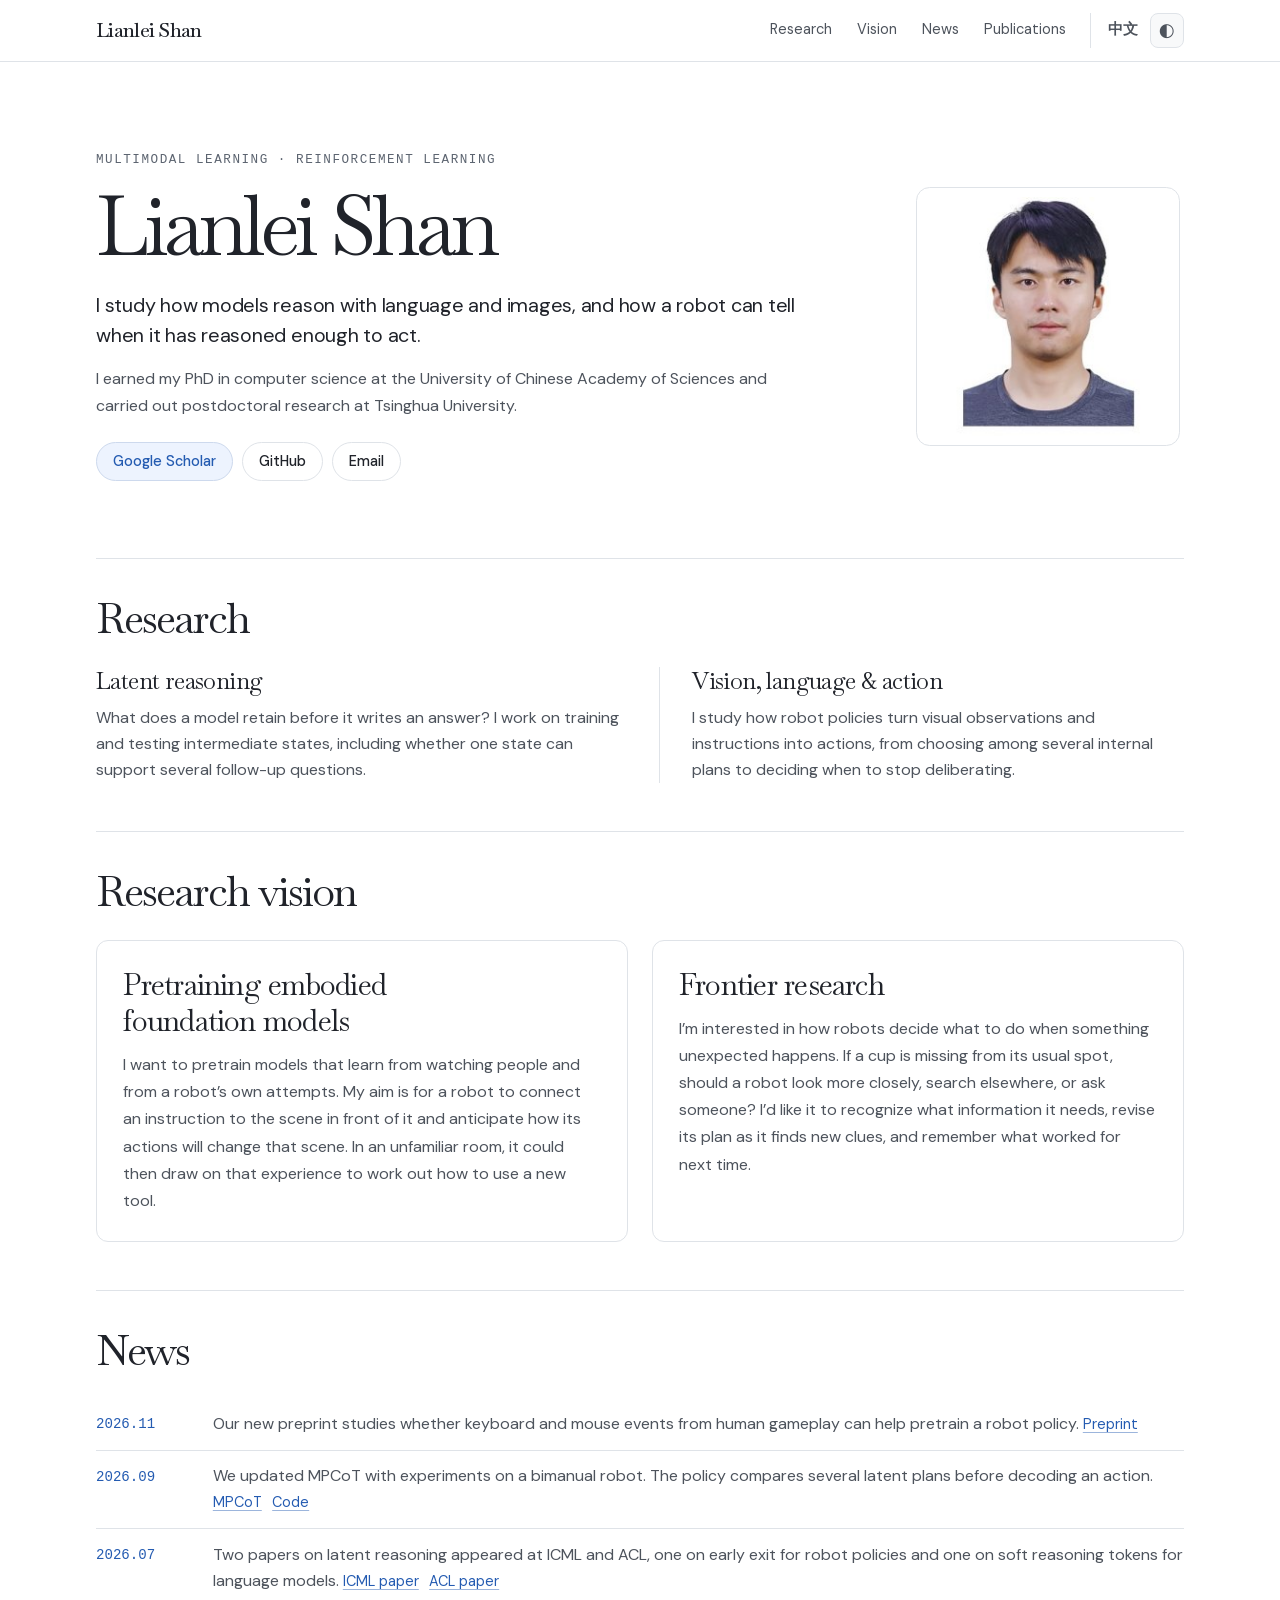
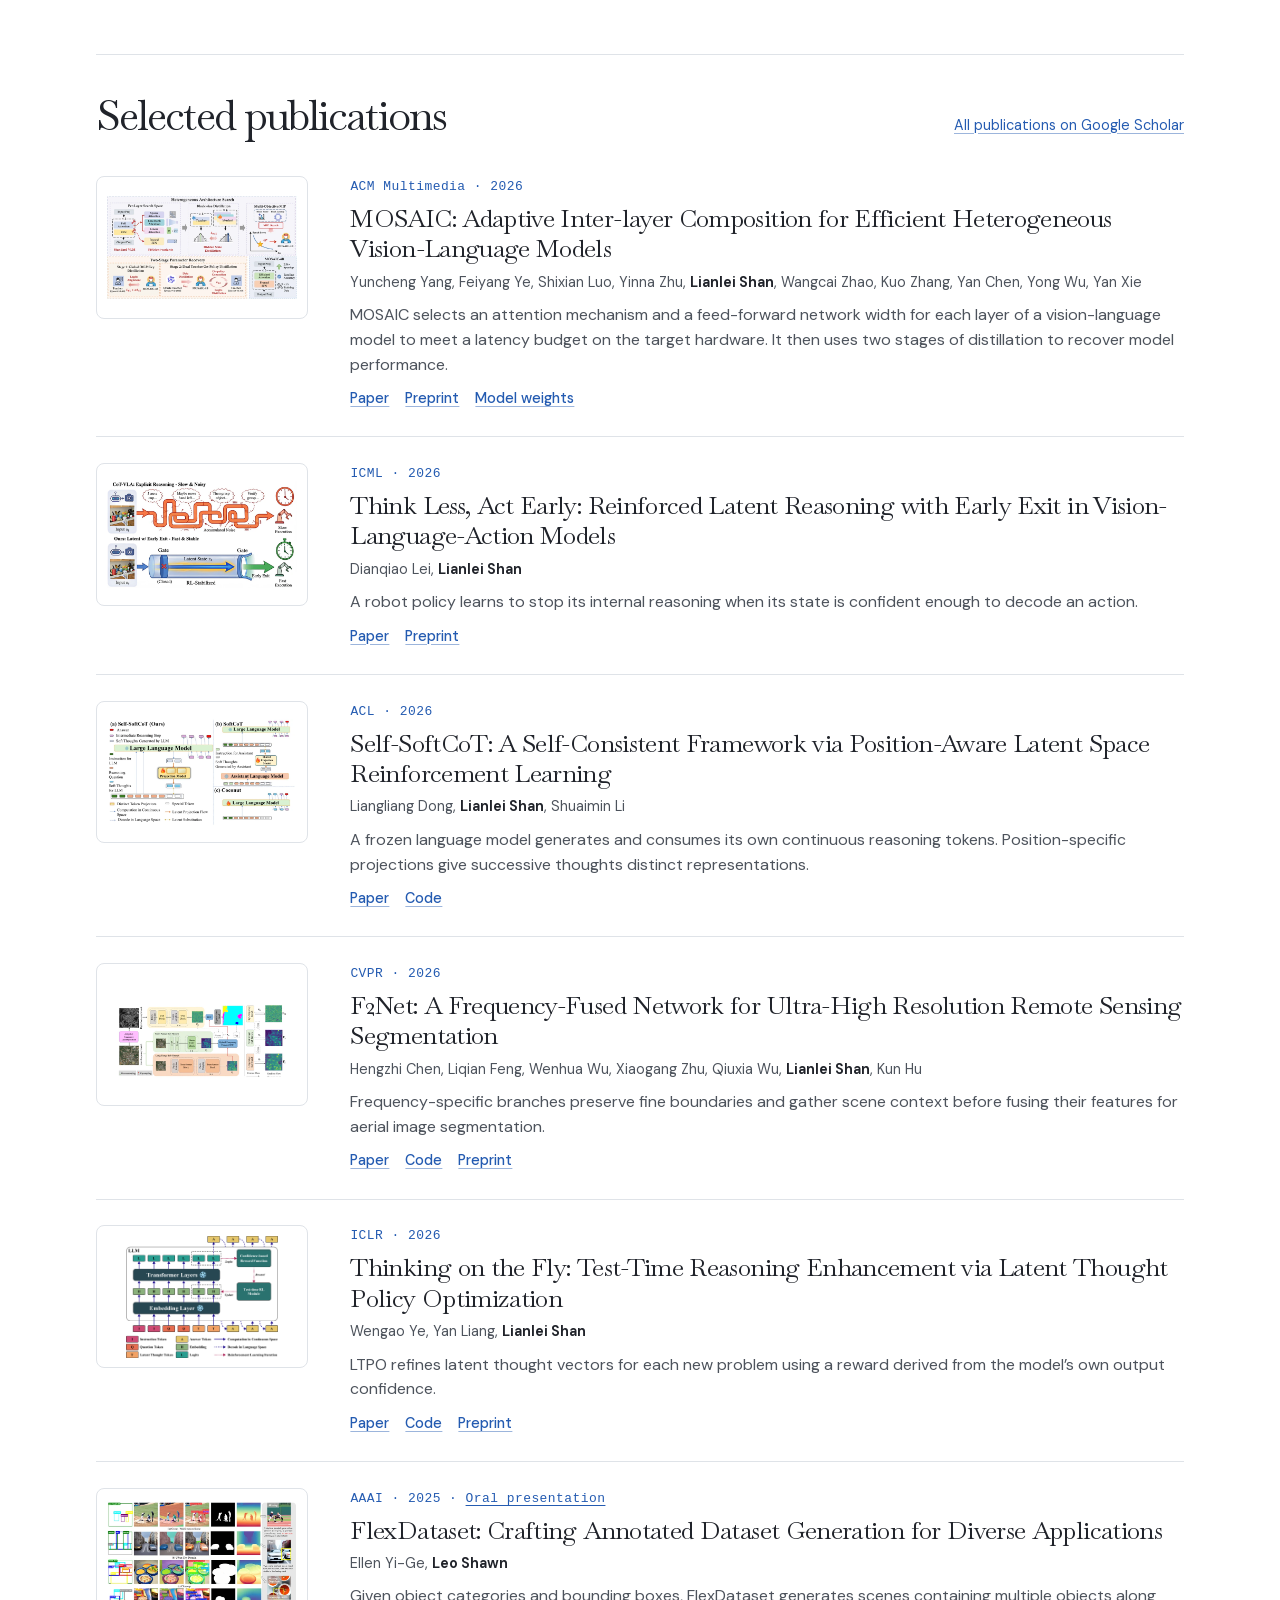
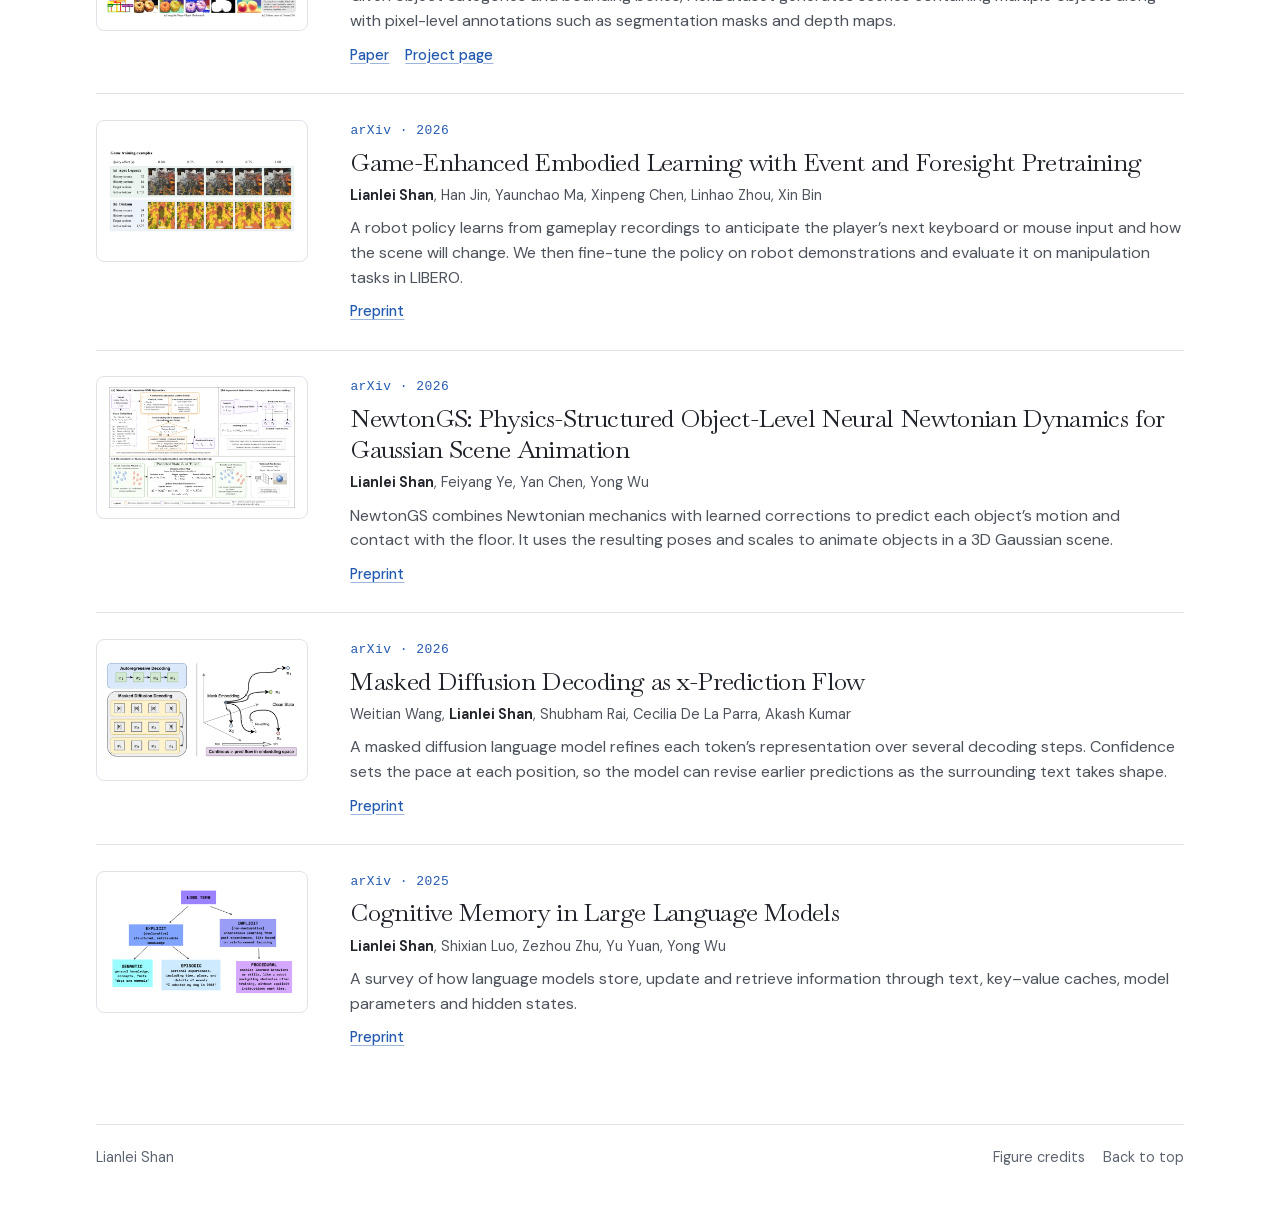
==== docs/index.html @ 6d58ae22 "Update selected preprints on embodied learning, NewtonGS, and masked diffusion" ====
<!doctype html>
<html lang="en">
<head>
  <meta charset="utf-8">
  <meta name="viewport" content="width=device-width, initial-scale=1">
  <meta name="color-scheme" content="light dark">
  <title>Lianlei Shan | Research</title>
  <meta name="description" content="Lianlei Shan’s academic homepage. Research, publications and software on latent reasoning, vision–language–action models and computer vision.">
  <link rel="canonical" href="https://scout-ucas.github.io/">
  <link rel="alternate" hreflang="en" href="https://scout-ucas.github.io/">
  <link rel="alternate" hreflang="zh-CN" href="https://scout-ucas.github.io/zh/">
  <link rel="alternate" hreflang="x-default" href="https://scout-ucas.github.io/">
  <meta property="og:type" content="profile">
  <meta property="og:title" content="Lianlei Shan | Research">
  <meta property="og:description" content="Lianlei Shan’s academic homepage. Research, publications and software on latent reasoning, vision–language–action models and computer vision.">
  <meta property="og:image" content="https://scout-ucas.github.io/assets/profile.jpg">
  <meta property="og:url" content="https://scout-ucas.github.io/">
  <link rel="icon" type="image/x-icon" sizes="16x16 32x32 48x48" href="favicon.ico">
  <script src="theme.js"></script>
  <link rel="stylesheet" href="styles.css">
</head>
<body id="top">
  <a class="skip" href="#main">Skip to content</a>
  <header class="masthead">
    <div class="shell masthead-inner">
      <a class="wordmark" href="#top">Lianlei Shan</a>
      <nav aria-label="Main navigation"><a href="#research">Research</a><a href="#projects">Vision</a><a href="#news">News</a><a href="#publications">Publications</a></nav>
      <div class="settings">
        <a class="language" href="zh/" lang="zh-CN" hreflang="zh-CN">中文</a>
        <button class="theme" type="button" hidden aria-label="Switch to dark theme" data-dark="Switch to dark theme" data-light="Switch to light theme">
          <span aria-hidden="true" class="theme-symbol">◐</span>
        </button>
      </div>
    </div>
  </header>
  <main id="main" class="shell">
    <section class="hero" aria-labelledby="profile-name">
      <div class="hero-copy">
        <p class="focus">Multimodal learning · Reinforcement learning</p>
        <h1 id="profile-name">Lianlei Shan</h1>
        <p class="lead">I study how models reason with language and images, and how a robot can tell when it has reasoned enough to act.</p>
        <p class="bio">I earned my PhD in computer science at the University of Chinese Academy of Sciences and carried out postdoctoral research at Tsinghua University.</p>
        <div class="profile-links">
          <a class="pill pill-primary" href="https://scholar.google.com/citations?user=V5YWfWgAAAAJ&amp;hl=en">Google Scholar</a>
          <a class="pill" href="https://github.com/Scout-UCAS">GitHub</a>
          <a class="pill" href="mailto:shanlianlei18@mails.ucas.edu.cn">Email</a>
        </div>
      </div>
      <div class="portrait-wrap">
        <img class="portrait" src="assets/profile.jpg" alt="Portrait of Lianlei Shan" width="256" height="251" fetchpriority="high">
      </div>
    </section>
    <section class="section" id="research" aria-labelledby="research-title">
      <h2 id="research-title">Research</h2>
      <div class="research-grid"><article><h3>Latent reasoning</h3><p>What does a model retain before it writes an answer? I work on training and testing intermediate states, including whether one state can support several follow-up questions.</p></article>
<article><h3>Vision, language &amp; action</h3><p>I study how robot policies turn visual observations and instructions into actions, from choosing among several internal plans to deciding when to stop deliberating.</p></article></div>
    </section>
    <section class="section" id="projects" aria-labelledby="projects-title">
      <h2 id="projects-title">Research vision</h2>
      <div class="project-grid">
      <article class="project" id="embodied-pretraining">
        <h3>Pretraining embodied foundation models</h3>
        <p>I want to pretrain models that learn from watching people and from a robot’s own attempts. My aim is for a robot to connect an instruction to the scene in front of it and anticipate how its actions will change that scene. In an unfamiliar room, it could then draw on that experience to work out how to use a new tool.</p>
      </article>
      <article class="project" id="frontier-research">
        <h3>Frontier research</h3>
        <p>I’m interested in how robots decide what to do when something unexpected happens. If a cup is missing from its usual spot, should a robot look more closely, search elsewhere, or ask someone? I’d like it to recognize what information it needs, revise its plan as it finds new clues, and remember what worked for next time.</p>
      </article></div>
    </section>
    <section class="section" id="news" aria-labelledby="news-title">
      <h2 id="news-title">News</h2>
      <ul class="news-list">
      <li><time datetime="2026-11">2026.11</time>
        <div>Our new preprint studies whether keyboard and mouse events from human gameplay can help pretrain a robot policy. <span class="news-links"><a href="https://arxiv.org/abs/2611.13819">Preprint</a></span></div></li>
      <li><time datetime="2026-09">2026.09</time>
        <div>We updated MPCoT with experiments on a bimanual robot. The policy compares several latent plans before decoding an action. <span class="news-links"><a href="https://arxiv.org/abs/2606.06245">MPCoT</a> <a href="https://github.com/Scout-UCAS/MPCoT">Code</a></span></div></li>
      <li><time datetime="2026-07">2026.07</time>
        <div>Two papers on latent reasoning appeared at ICML and ACL, one on early exit for robot policies and one on soft reasoning tokens for language models. <span class="news-links"><a href="https://proceedings.mlr.press/v306/lei26e.html">ICML paper</a> <a href="https://aclanthology.org/2026.acl-long.1496/">ACL paper</a></span></div></li></ul>
    </section>
    <section class="section" id="publications" aria-labelledby="papers-title">
      <div class="section-header">
        <h2 id="papers-title">Selected publications</h2>
        <a class="text-link" href="https://scholar.google.com/citations?user=V5YWfWgAAAAJ&amp;hl=en">All publications on Google Scholar</a>
      </div>
      <div class="papers">
      <article class="paper" id="mosaic">
        <a class="paper-figure" href="assets/papers/mosaic.webp" aria-label="View figure for MOSAIC: Adaptive Inter-layer Composition for Efficient Heterogeneous Vision-Language Models"><img src="assets/papers/mosaic.webp" alt="" loading="lazy"></a>
        <div class="paper-copy">
          <p class="venue">ACM Multimedia · 2026</p>
          <h3 lang="en"><a href="https://doi.org/10.1145/3767308.3835387">MOSAIC: Adaptive Inter-layer Composition for Efficient Heterogeneous Vision-Language Models</a></h3>
          <p class="authors" lang="en">Yuncheng Yang, Feiyang Ye, Shixian Luo, Yinna Zhu, <strong>Lianlei Shan</strong>, Wangcai Zhao, Kuo Zhang, Yan Chen, Yong Wu, Yan Xie</p>
          <p class="paper-summary">MOSAIC selects an attention mechanism and a feed-forward network width for each layer of a vision-language model to meet a latency budget on the target hardware. It then uses two stages of distillation to recover model performance.</p>
          <div class="resource-links"><a href="https://doi.org/10.1145/3767308.3835387">Paper</a><a href="https://arxiv.org/abs/2607.09029">Preprint</a><a href="https://huggingface.co/LiAuto-DSR/MOSAIC-4B">Model weights</a></div>
        </div>
      </article>
      <article class="paper" id="ava-vla">
        <a class="paper-figure" href="assets/papers/ava-vla.webp" aria-label="View figure for Think Less, Act Early: Reinforced Latent Reasoning with Early Exit in Vision-Language-Action Models"><img src="assets/papers/ava-vla.webp" alt="" loading="lazy"></a>
        <div class="paper-copy">
          <p class="venue">ICML · 2026</p>
          <h3 lang="en"><a href="https://proceedings.mlr.press/v306/lei26e.html">Think Less, Act Early: Reinforced Latent Reasoning with Early Exit in Vision-Language-Action Models</a></h3>
          <p class="authors" lang="en">Dianqiao Lei, <strong>Lianlei Shan</strong></p>
          <p class="paper-summary">A robot policy learns to stop its internal reasoning when its state is confident enough to decode an action.</p>
          <div class="resource-links"><a href="https://proceedings.mlr.press/v306/lei26e.html">Paper</a><a href="https://arxiv.org/abs/2606.15099">Preprint</a></div>
        </div>
      </article>
      <article class="paper" id="self-softcot">
        <a class="paper-figure" href="assets/papers/self-softcot.webp" aria-label="View figure for Self-SoftCoT: A Self-Consistent Framework via Position-Aware Latent Space Reinforcement Learning"><img src="assets/papers/self-softcot.webp" alt="" loading="lazy"></a>
        <div class="paper-copy">
          <p class="venue">ACL · 2026</p>
          <h3 lang="en"><a href="https://aclanthology.org/2026.acl-long.1496/">Self-SoftCoT: A Self-Consistent Framework via Position-Aware Latent Space Reinforcement Learning</a></h3>
          <p class="authors" lang="en">Liangliang Dong, <strong>Lianlei Shan</strong>, Shuaimin Li</p>
          <p class="paper-summary">A frozen language model generates and consumes its own continuous reasoning tokens. Position-specific projections give successive thoughts distinct representations.</p>
          <div class="resource-links"><a href="https://aclanthology.org/2026.acl-long.1496/">Paper</a><a href="https://github.com/haha34342/Self-SoftCoT-Code">Code</a></div>
        </div>
      </article>
      <article class="paper" id="f2net">
        <a class="paper-figure" href="assets/papers/f2net.webp" aria-label="View figure for F2Net: A Frequency-Fused Network for Ultra-High Resolution Remote Sensing Segmentation"><img src="assets/papers/f2net.webp" alt="" loading="lazy"></a>
        <div class="paper-copy">
          <p class="venue">CVPR · 2026</p>
          <h3 lang="en"><a href="https://openaccess.thecvf.com/content/CVPR2026/html/Chen_F2Net_A_Frequency-Fused_Network_for_Ultra-High_Resolution_Remote_Sensing_Segmentation_CVPR_2026_paper.html">F2Net: A Frequency-Fused Network for Ultra-High Resolution Remote Sensing Segmentation</a></h3>
          <p class="authors" lang="en">Hengzhi Chen, Liqian Feng, Wenhua Wu, Xiaogang Zhu, Qiuxia Wu, <strong>Lianlei Shan</strong>, Kun Hu</p>
          <p class="paper-summary">Frequency-specific branches preserve fine boundaries and gather scene context before fusing their features for aerial image segmentation.</p>
          <div class="resource-links"><a href="https://openaccess.thecvf.com/content/CVPR2026/html/Chen_F2Net_A_Frequency-Fused_Network_for_Ultra-High_Resolution_Remote_Sensing_Segmentation_CVPR_2026_paper.html">Paper</a><a href="https://github.com/easm002/F2Net">Code</a><a href="https://arxiv.org/abs/2506.07847">Preprint</a></div>
        </div>
      </article>
      <article class="paper" id="ltpo">
        <a class="paper-figure" href="assets/papers/ltpo.webp" aria-label="View figure for Thinking on the Fly: Test-Time Reasoning Enhancement via Latent Thought Policy Optimization"><img src="assets/papers/ltpo.webp" alt="" loading="lazy"></a>
        <div class="paper-copy">
          <p class="venue">ICLR · 2026</p>
          <h3 lang="en"><a href="https://openreview.net/forum?id=r1WEQzkCQv">Thinking on the Fly: Test-Time Reasoning Enhancement via Latent Thought Policy Optimization</a></h3>
          <p class="authors" lang="en">Wengao Ye, Yan Liang, <strong>Lianlei Shan</strong></p>
          <p class="paper-summary">LTPO refines latent thought vectors for each new problem using a reward derived from the model’s own output confidence.</p>
          <div class="resource-links"><a href="https://openreview.net/forum?id=r1WEQzkCQv">Paper</a><a href="https://github.com/ltpo2025/LTPO">Code</a><a href="https://arxiv.org/abs/2510.04182">Preprint</a></div>
        </div>
      </article>
      <article class="paper" id="flexdataset">
        <a class="paper-figure" href="assets/papers/flexdataset.webp" aria-label="View figure for FlexDataset: Crafting Annotated Dataset Generation for Diverse Applications"><img src="assets/papers/flexdataset.webp" alt="" loading="lazy"></a>
        <div class="paper-copy">
          <p class="venue">AAAI · 2025 · <a href="https://aaai.org/wp-content/uploads/2025/02/AAAI-25-Main-Track-Oral-Talks-Schedule-2.22.pdf#page=13">Oral presentation</a></p>
          <h3 lang="en"><a href="https://doi.org/10.1609/aaai.v39i9.33027">FlexDataset: Crafting Annotated Dataset Generation for Diverse Applications</a></h3>
          <p class="authors" lang="en">Ellen Yi-Ge, <strong>Leo Shawn</strong></p>
          <p class="paper-summary">Given object categories and bounding boxes, FlexDataset generates scenes containing multiple objects along with pixel-level annotations such as segmentation masks and depth maps.</p>
          <div class="resource-links"><a href="https://doi.org/10.1609/aaai.v39i9.33027">Paper</a><a href="https://www.ellenyige.com/FlexDataset/">Project page</a></div>
        </div>
      </article>
      <article class="paper" id="game-pretraining">
        <a class="paper-figure" href="assets/papers/game-pretraining.webp" aria-label="View figure for Game-Enhanced Embodied Learning with Event and Foresight Pretraining"><img src="assets/papers/game-pretraining.webp" alt="" loading="lazy"></a>
        <div class="paper-copy">
          <p class="venue">arXiv · 2026</p>
          <h3 lang="en"><a href="https://arxiv.org/abs/2611.13819">Game-Enhanced Embodied Learning with Event and Foresight Pretraining</a></h3>
          <p class="authors" lang="en"><strong>Lianlei Shan</strong>, Han Jin, Yaunchao Ma, Xinpeng Chen, Linhao Zhou, Xin Bin</p>
          <p class="paper-summary">A robot policy learns from gameplay recordings to anticipate the player’s next keyboard or mouse input and how the scene will change. We then fine-tune the policy on robot demonstrations and evaluate it on manipulation tasks in LIBERO.</p>
          <div class="resource-links"><a href="https://arxiv.org/abs/2611.13819">Preprint</a></div>
        </div>
      </article>
      <article class="paper" id="newtongs">
        <a class="paper-figure" href="assets/papers/newtongs.webp" aria-label="View figure for NewtonGS: Physics-Structured Object-Level Neural Newtonian Dynamics for Gaussian Scene Animation"><img src="assets/papers/newtongs.webp" alt="" loading="lazy"></a>
        <div class="paper-copy">
          <p class="venue">arXiv · 2026</p>
          <h3 lang="en"><a href="https://arxiv.org/abs/2608.07598">NewtonGS: Physics-Structured Object-Level Neural Newtonian Dynamics for Gaussian Scene Animation</a></h3>
          <p class="authors" lang="en"><strong>Lianlei Shan</strong>, Feiyang Ye, Yan Chen, Yong Wu</p>
          <p class="paper-summary">NewtonGS combines Newtonian mechanics with learned corrections to predict each object’s motion and contact with the floor. It uses the resulting poses and scales to animate objects in a 3D Gaussian scene.</p>
          <div class="resource-links"><a href="https://arxiv.org/abs/2608.07598">Preprint</a></div>
        </div>
      </article>
      <article class="paper" id="masked-diffusion">
        <a class="paper-figure" href="assets/papers/masked-diffusion.webp" aria-label="View figure for Masked Diffusion Decoding as x-Prediction Flow"><img src="assets/papers/masked-diffusion.webp" alt="" loading="lazy"></a>
        <div class="paper-copy">
          <p class="venue">arXiv · 2026</p>
          <h3 lang="en"><a href="https://arxiv.org/abs/2606.29066v1">Masked Diffusion Decoding as x-Prediction Flow</a></h3>
          <p class="authors" lang="en">Weitian Wang, <strong>Lianlei Shan</strong>, Shubham Rai, Cecilia De La Parra, Akash Kumar</p>
          <p class="paper-summary">A masked diffusion language model refines each token’s representation over several decoding steps. Confidence sets the pace at each position, so the model can revise earlier predictions as the surrounding text takes shape.</p>
          <div class="resource-links"><a href="https://arxiv.org/abs/2606.29066v1">Preprint</a></div>
        </div>
      </article>
      <article class="paper" id="memory">
        <a class="paper-figure" href="assets/papers/memory.webp" aria-label="View figure for Cognitive Memory in Large Language Models"><img src="assets/papers/memory.webp" alt="" loading="lazy"></a>
        <div class="paper-copy">
          <p class="venue">arXiv · 2025</p>
          <h3 lang="en"><a href="https://arxiv.org/abs/2504.02441">Cognitive Memory in Large Language Models</a></h3>
          <p class="authors" lang="en"><strong>Lianlei Shan</strong>, Shixian Luo, Zezhou Zhu, Yu Yuan, Yong Wu</p>
          <p class="paper-summary">A survey of how language models store, update and retrieve information through text, key–value caches, model parameters and hidden states.</p>
          <div class="resource-links"><a href="https://arxiv.org/abs/2504.02441">Preprint</a></div>
        </div>
      </article></div>
    </section>
  </main>
  <footer class="shell footer">
    <span>Lianlei Shan</span>
    <div><a href="https://github.com/Scout-UCAS/scout-ucas.github.io/blob/main/docs/assets/papers/FIGURES.md">Figure credits</a><a href="#top">Back to top</a></div>
  </footer>
</body>
</html>
---- docs/styles.css ----
@font-face {
  font-family: "Baskervville";
  src: url("assets/fonts/baskervville-latin.woff2") format("woff2");
  font-style: normal;
  font-weight: 400 700;
  font-display: swap;
}
@font-face {
  font-family: "DM Sans";
  src: url("assets/fonts/dmsans-latin.woff2") format("woff2");
  font-style: normal;
  font-weight: 400 700;
  font-display: swap;
}

:root {
  color-scheme: light;
  --paper: #fff;
  --surface: #f8f9fa;
  --ink: #20232a;
  --body: #4d535c;
  --muted: #5c6470;
  --line: #dfe3e8;
  --accent: #245bb1;
  --tint: #edf3fe;
  --header: rgb(255 255 255 / .94);
  --serif: "Baskervville", "Iowan Old Style", "Palatino Linotype", Georgia, "Songti SC", "Noto Serif CJK SC", serif;
  --sans: "DM Sans", system-ui, -apple-system, "PingFang SC", "Microsoft YaHei", sans-serif;
  --mono: "IBM Plex Mono", ui-monospace, "SFMono-Regular", Consolas, monospace;
  font: 100%/1.65 var(--sans);
  -webkit-text-size-adjust: 100%;
}
:root[data-theme="dark"] {
  color-scheme: dark;
  --paper: #13161a;
  --surface: #1b2026;
  --ink: #f1f1ed;
  --body: #c2c7d1;
  --muted: #a5afbd;
  --line: #36404b;
  --accent: #96bcff;
  --tint: #1c304b;
  --header: rgb(19 22 26 / .94);
}
* { box-sizing: border-box; }
body { margin: 0; background: var(--paper); color: var(--body); }
[hidden] { display: none !important; }
a { color: var(--accent); text-decoration-thickness: 1px; text-underline-offset: .2em; }
a:hover { text-decoration: underline; }
:focus-visible { outline: 2px solid var(--accent); outline-offset: 4px; }
::selection { color: var(--ink); background: var(--tint); }
img { max-width: 100%; height: auto; display: block; }
figure, h1, h2, h3, p, ul { margin: 0; }
h1, h2, h3 { color: var(--ink); font-family: var(--serif); font-weight: 400; }
.shell { width: min(68rem, calc(100% - 4.5rem)); margin-inline: auto; }
.skip { position: fixed; z-index: 4; top: .5rem; left: .5rem; transform: translateY(-180%); background: var(--paper); padding: .6rem 1rem; }
.skip:focus { transform: translateY(0); }
.masthead { position: sticky; top: 0; z-index: 3; background: var(--header); border-bottom: 1px solid var(--line); backdrop-filter: blur(12px); }
.masthead-inner { min-height: 3.8rem; display: flex; align-items: center; column-gap: 1.5rem; }
.wordmark { margin-right: auto; font: 500 1.25rem/1.25 var(--serif); letter-spacing: -.035em; color: var(--ink); white-space: nowrap; }
.masthead a, .footer a { text-decoration: none; }
.masthead a:hover, .footer a:hover { color: var(--accent); text-decoration: underline; }
nav, .settings, .profile-links, .resource-links { display: flex; align-items: center; }
nav { gap: clamp(.85rem, 2vw, 1.55rem); }
nav a, .language { color: var(--body); font-size: .91rem; }
.settings { border-left: 1px solid var(--line); padding-left: 1.05rem; gap: .75rem; }
.language { font-weight: 600; }
.theme { display: grid; place-items: center; width: 2.15rem; height: 2.15rem; border-radius: .5rem; border: 1px solid var(--line); color: var(--body); background: var(--surface); cursor: pointer; }
.theme:hover { border-color: var(--accent); color: var(--accent); }
.theme-symbol { font: 1.14rem/1 var(--sans); }
.hero { padding-block: clamp(3.5rem, 7vw, 6rem) clamp(3rem, 6vw, 5rem); display: grid; grid-template-columns: minmax(0, 1fr) minmax(12.5rem, 17rem); gap: clamp(2rem, 7.5vw, 6.25rem); align-items: center; }
.focus, .venue, time { font-family: var(--mono); }
.focus { font-size: .79rem; font-weight: 500; line-height: 1.5; color: var(--muted); text-transform: uppercase; letter-spacing: .12em; margin-bottom: .85rem; }
h1 { font-size: clamp(3.35rem, 6.6vw, 5.2rem); line-height: 1.03; letter-spacing: -.06em; margin-bottom: 1.25rem; }
.hero-copy { max-width: 44rem; }
.lead { color: var(--ink); font-size: clamp(1.13rem, 1.55vw, 1.35rem); line-height: 1.55; letter-spacing: -.012em; }
.bio { margin-top: .85rem; max-width: 63ch; line-height: 1.7; }
.profile-links { margin-top: 1.45rem; gap: .55rem; flex-wrap: wrap; }
.pill { display: inline-flex; align-items: center; justify-content: center; min-height: 2.45rem; padding: .37rem 1rem; border: 1px solid var(--line); border-radius: 2rem; color: var(--ink); font-size: .9rem; font-weight: 500; text-decoration: none; }
.pill-primary { background: var(--tint); color: var(--accent); border-color: color-mix(in srgb, var(--accent) 23%, var(--paper)); }
.pill:hover { color: var(--accent); border-color: var(--accent); text-decoration: none; }
.portrait-wrap { justify-self: center; width: min(100%, 16.5rem); padding: .55rem; border: 1px solid var(--line); border-radius: .85rem; background: white; }
.portrait { width: 100%; border-radius: .5rem; }
.section { border-top: 1px solid var(--line); padding-block: 2.2rem 3rem; }
.section, .project, .paper { scroll-margin-top: 5.3rem; }
h2 { font-size: clamp(2rem, 3.4vw, 2.65rem); line-height: 1.18; letter-spacing: -.045em; margin-bottom: 1.4rem; }
h3 { font-size: 1.45rem; line-height: 1.23; letter-spacing: -.026em; }
.research-grid { display: grid; grid-template-columns: repeat(2, minmax(0, 1fr)); gap: clamp(1.4rem, 3vw, 2.65rem); }
.research-grid article + article { border-left: 1px solid var(--line); padding-left: clamp(1.3rem, 2.5vw, 2.3rem); }
.research-grid h3 { margin-bottom: .62rem; }
.research-grid p, .news-list li { line-height: 1.62; }
.project-grid { display: grid; grid-template-columns: repeat(2, minmax(0, 1fr)); gap: 1.45rem; }
.project { border: 1px solid var(--line); border-radius: .75rem; padding: clamp(1.15rem, 2.5vw, 1.65rem); }
.project h3 { margin-bottom: .7rem; font-size: clamp(1.5rem, 2.4vw, 1.85rem); text-wrap: balance; }
.project p { line-height: 1.7; }
.resource-links { gap: 1rem; font-size: .9rem; font-weight: 500; flex-wrap: wrap; }
.resource-links a, .text-link, .news-links a { text-decoration: underline; text-decoration-color: color-mix(in srgb, var(--accent) 45%, transparent); }
.resource-links a:hover, .text-link:hover, .news-links a:hover { text-decoration-color: currentColor; }
.news-list { list-style: none; padding: 0; }
.news-list li { display: grid; grid-template-columns: 6rem 1fr; gap: 1.3rem; padding: .8rem 0; }
.news-list li + li, .paper + .paper { border-top: 1px solid var(--line); }
time { color: var(--accent); font-size: .88rem; padding-top: .14rem; }
.news-links { display: inline-flex; flex-wrap: wrap; gap: .65rem; font-size: .9rem; }
.section-header { display: flex; align-items: baseline; justify-content: space-between; gap: .65rem 1rem; flex-wrap: wrap; margin-bottom: .6rem; }
.section-header h2 { margin: 0; }
.section-header .text-link { font-size: .9rem; }
.paper { display: grid; grid-template-columns: clamp(9rem, 18vw, 13.25rem) minmax(0, 1fr); align-items: start; gap: clamp(1.25rem, 3.5vw, 2.65rem); padding: 1.6rem 0; }
.paper-figure { align-self: start; background: white; border: 1px solid var(--line); border-radius: .5rem; overflow: hidden; padding: .6rem; }
.paper-figure img { width: 100%; height: clamp(5.25rem, 9.5vw, 7.6rem); object-fit: contain; }
.paper-figure:hover { border-color: var(--accent); }
.venue { font-weight: 500; font-size: .81rem; letter-spacing: .035em; color: var(--accent); margin-bottom: .35rem; }
.paper h3 { font-size: clamp(1.25rem, 2.25vw, 1.55rem); }
.paper h3 a { color: var(--ink); text-decoration: none; }
.paper h3 a:hover { color: var(--accent); text-decoration: underline; }
.authors { font-size: .9rem; margin-top: .42rem; }
.authors strong { color: var(--ink); font-weight: 650; }
.paper-summary { margin-block: .55rem .6rem; line-height: 1.55; }
.footer { display: flex; justify-content: space-between; padding: 1.3rem 0 2.3rem; border-top: 1px solid var(--line); color: var(--muted); font-size: .9rem; }
.footer a { color: var(--muted); }
.footer div { display: flex; gap: 1.15rem; }
:lang(zh-CN) .focus { letter-spacing: .06em; }
html[lang="zh-CN"] h2, html[lang="zh-CN"] .research-grid h3 { letter-spacing: .005em; }
@media (max-width: 48rem) {
  .shell { width: calc(100% - 2.5rem); }
  .masthead-inner { column-gap: .85rem; }
  .settings { padding-left: .65rem; gap: .55rem; }
  .hero { grid-template-columns: minmax(0, 1fr) 10.5rem; gap: 1.5rem; }
  .research-grid { gap: 1.05rem; }
  .research-grid article + article { padding-left: 1.05rem; }
  .project-grid { gap: .85rem; }
}
@media (max-width: 39rem) {
  .shell { width: calc(100% - 2rem); }
  .masthead-inner { display: grid; grid-template-columns: 1fr auto; padding-block: .55rem .35rem; gap: .2rem .6rem; }
  .masthead nav { grid-column: 1 / -1; grid-row: 2; justify-content: space-between; }
  nav a { padding: .2rem 0; }
  .settings { grid-column: 2; grid-row: 1; border: 0; padding: 0; }
  .hero { position: relative; display: block; padding-block: 2.4rem 2.1rem; }
  .focus { max-width: calc(100% - 6.4rem); font-size: .76rem; min-height: 2.28rem; display: flex; align-items: end; margin-bottom: .45rem; }
  h1 { width: calc(100% - 5.6rem); font-size: clamp(2.4rem, 8.5vw, 3.3rem); margin-bottom: 1.5rem; }
  .portrait-wrap { position: absolute; top: 2.25rem; right: 0; width: 5.25rem; padding: .22rem; border-radius: .55rem; }
  .portrait { border-radius: .35rem; }
  .lead { line-height: 1.5; }
  .section { padding-block: 1.75rem 2.1rem; }
  .section, .project, .paper { scroll-margin-top: 6.6rem; }
  .research-grid, .project-grid { grid-template-columns: 1fr; gap: 1rem; }
  .research-grid article + article { border: 0; padding: .12rem 0 0; }
  .research-grid h3 { margin-bottom: .3rem; }
  .news-list li { grid-template-columns: 4.5rem minmax(0, 1fr); gap: .65rem; }
  .paper { grid-template-columns: 1fr; gap: .75rem; padding-block: 1.25rem; }
  .paper-figure { width: 10rem; }
  .paper-figure img { height: 5rem; }
}
@media print {
  :root, :root[data-theme="dark"] { --paper: white; --ink: black; --body: #222; --muted: #333; --accent: #143968; --line: #bbb; }
  .masthead, .skip, .footer a { display: none; }
  .shell { width: 100%; }
  .hero, .section { padding-block: 1rem; }
  .paper, .project { break-inside: avoid; }
}
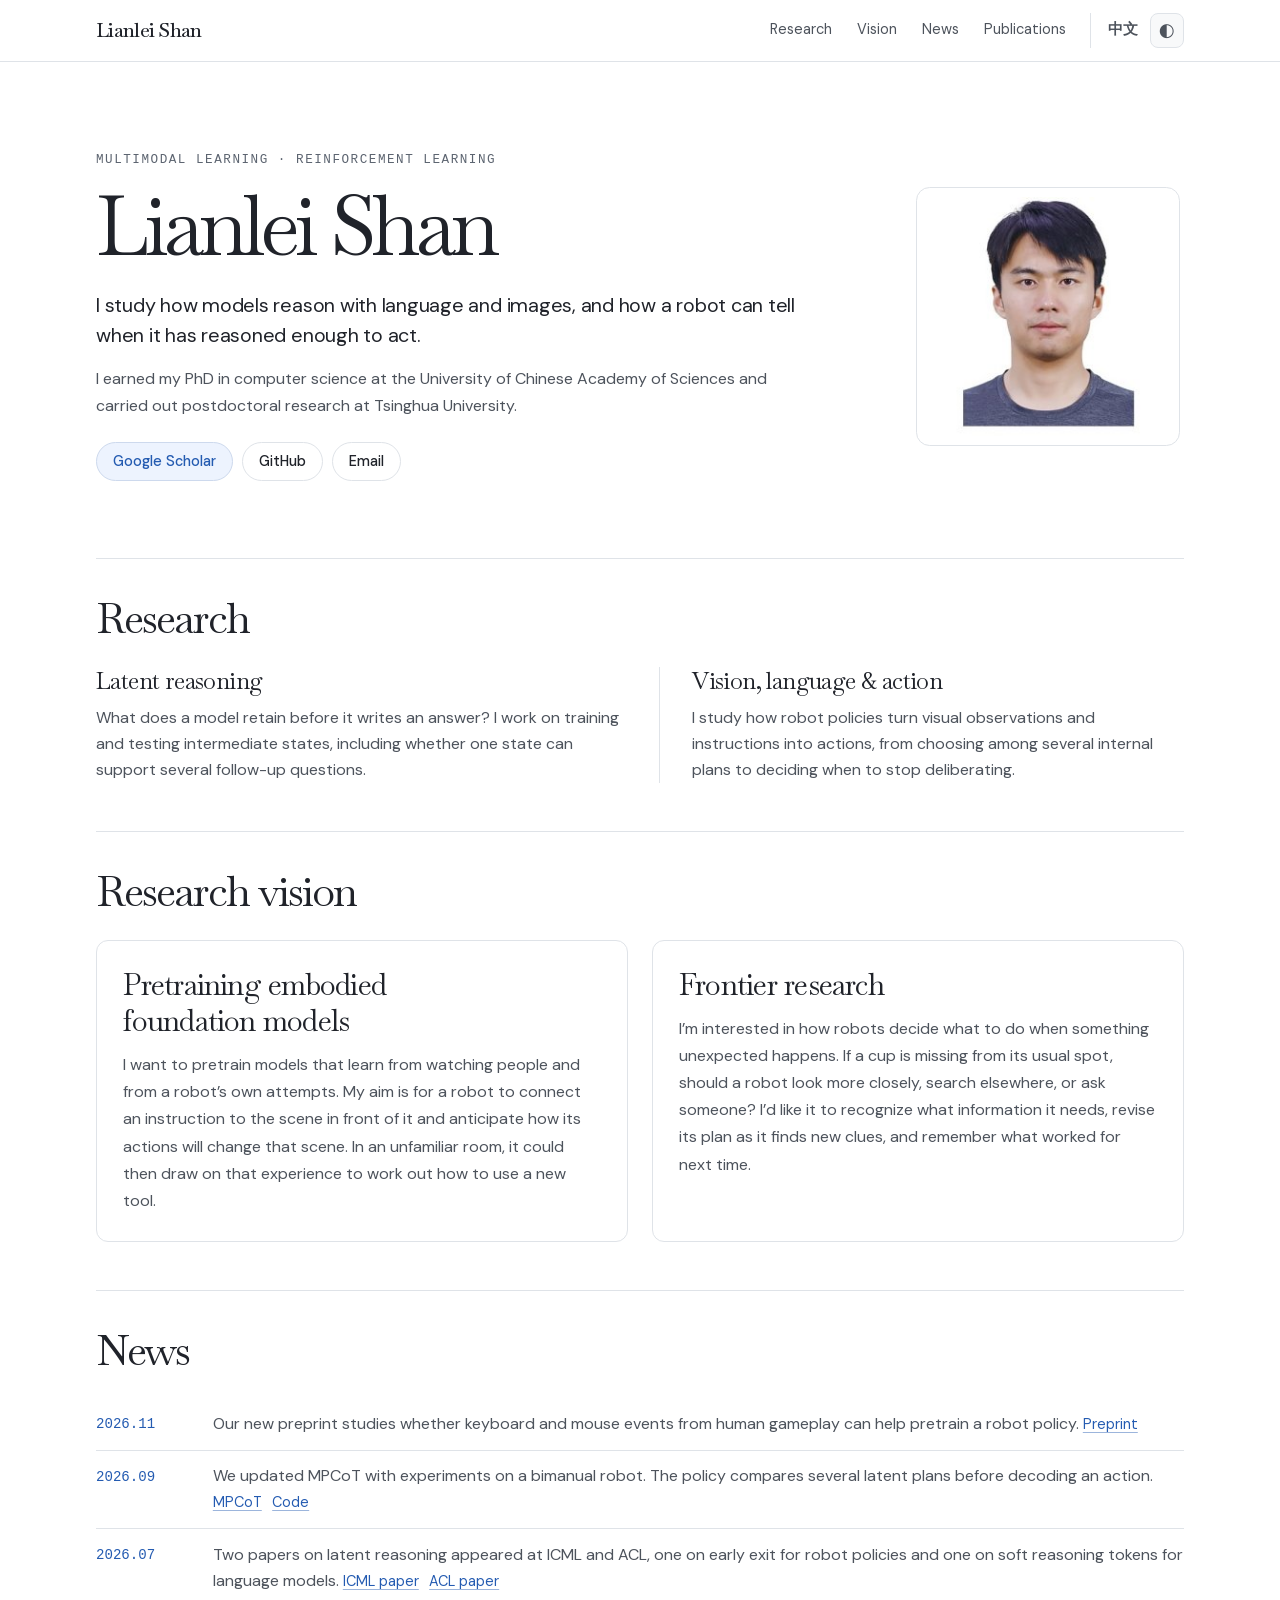
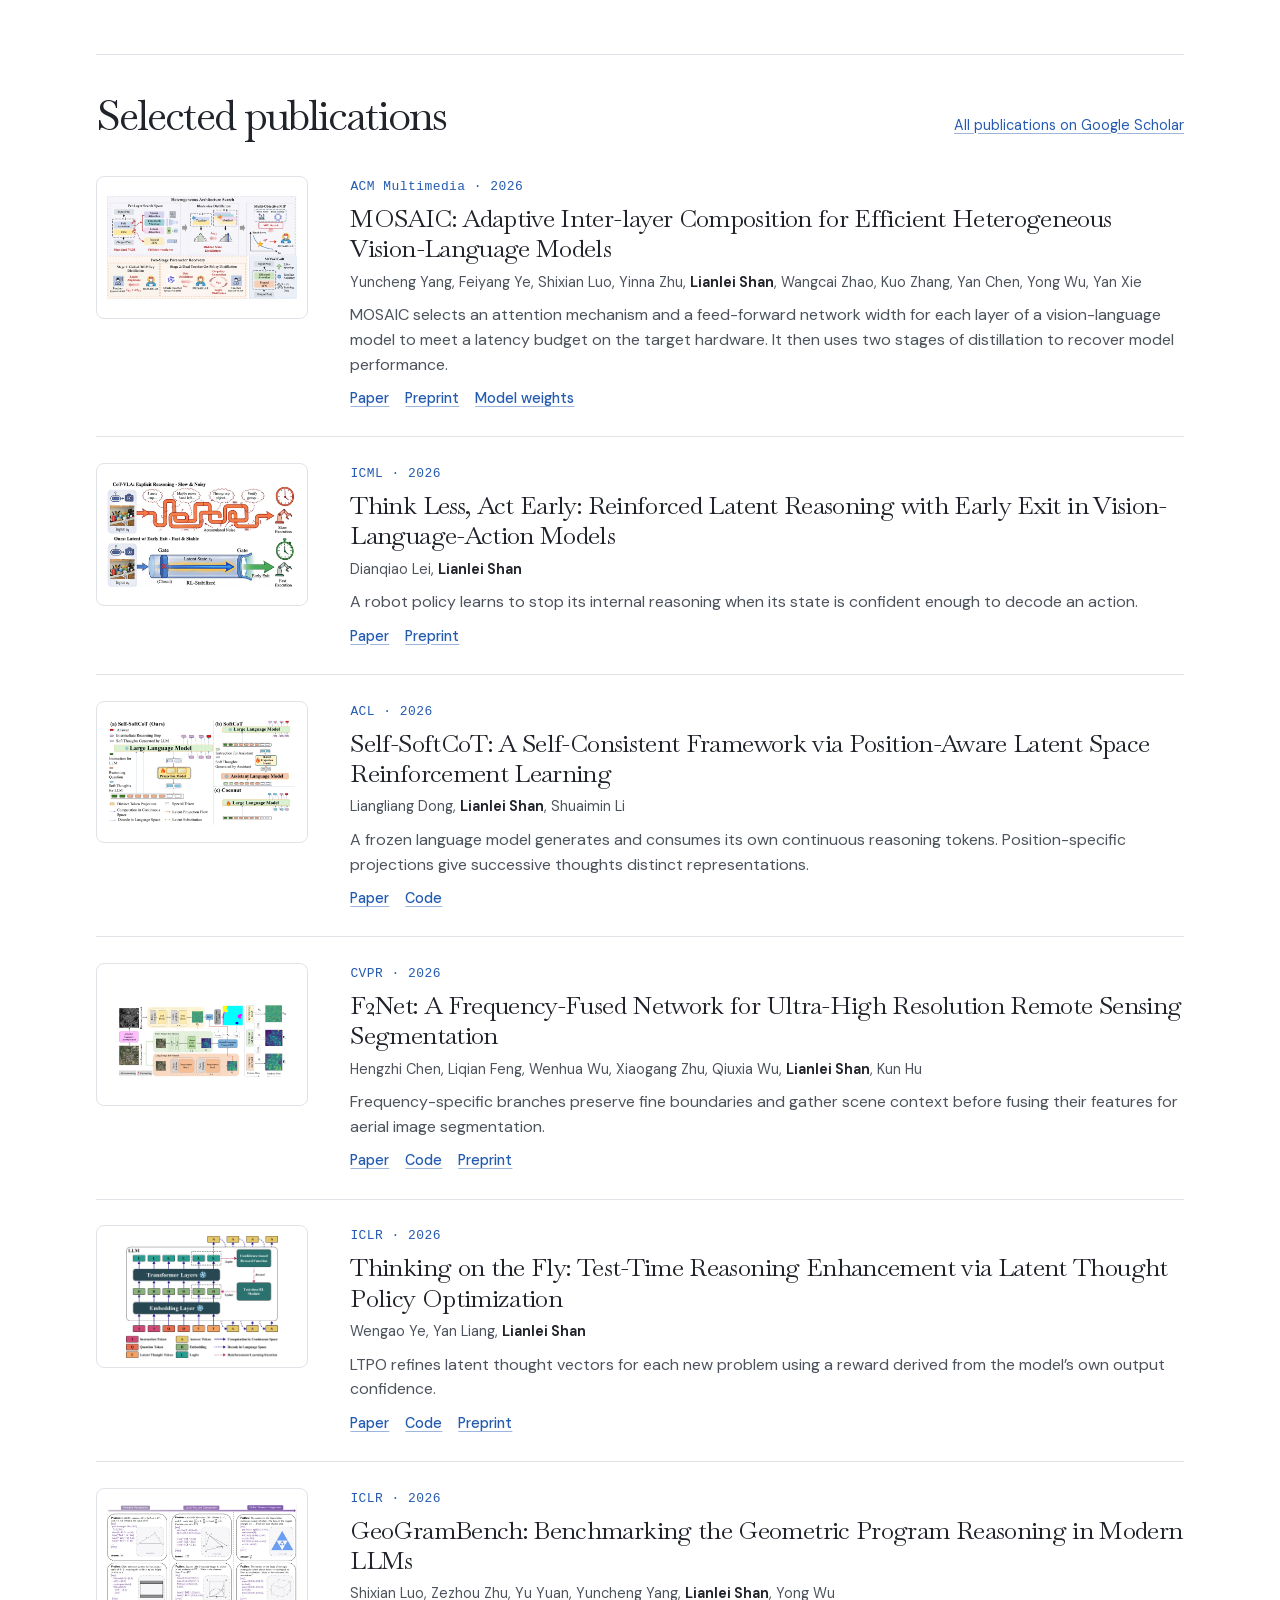
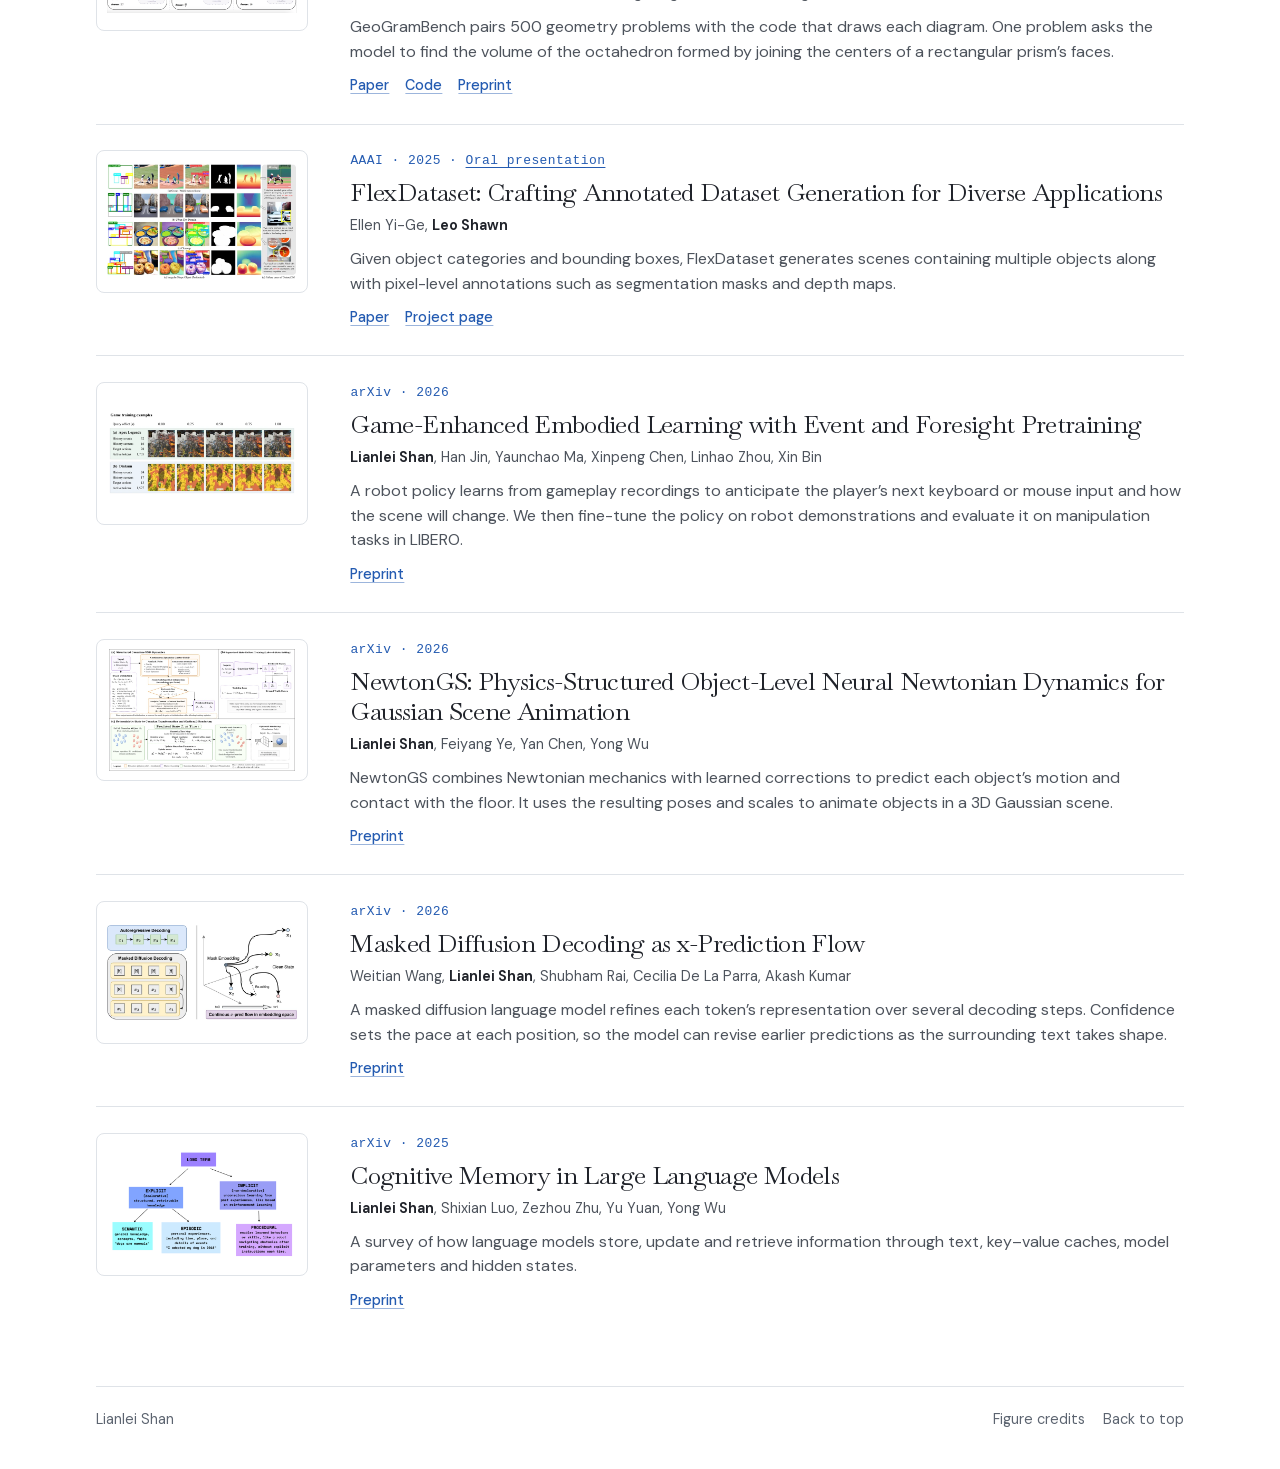
==== commit 81071ac8: "Add ICLR 2026 GeoGramBench after Thinking on the Fly" ====
--- a/docs/index.html
+++ b/docs/index.html
@@ -133,6 +133,16 @@
           <div class="resource-links"><a href="https://openreview.net/forum?id=r1WEQzkCQv">Paper</a><a href="https://github.com/ltpo2025/LTPO">Code</a><a href="https://arxiv.org/abs/2510.04182">Preprint</a></div>
         </div>
       </article>
+      <article class="paper" id="geogrambench">
+        <a class="paper-figure" href="assets/papers/geogrambench.webp" aria-label="View figure for GeoGramBench: Benchmarking the Geometric Program Reasoning in Modern LLMs"><img src="assets/papers/geogrambench.webp" alt="" loading="lazy"></a>
+        <div class="paper-copy">
+          <p class="venue">ICLR · 2026</p>
+          <h3 lang="en"><a href="https://proceedings.iclr.cc/paper_files/paper/2026/hash/f030c22135eb94ede7043a39878e1842-Abstract-Conference.html">GeoGramBench: Benchmarking the Geometric Program Reasoning in Modern LLMs</a></h3>
+          <p class="authors" lang="en">Shixian Luo, Zezhou Zhu, Yu Yuan, Yuncheng Yang, <strong>Lianlei Shan</strong>, Yong Wu</p>
+          <p class="paper-summary">GeoGramBench pairs 500 geometry problems with the code that draws each diagram. One problem asks the model to find the volume of the octahedron formed by joining the centers of a rectangular prism’s faces.</p>
+          <div class="resource-links"><a href="https://proceedings.iclr.cc/paper_files/paper/2026/hash/f030c22135eb94ede7043a39878e1842-Abstract-Conference.html">Paper</a><a href="https://github.com/LiAuto-DSR/GeoGramBench">Code</a><a href="https://arxiv.org/abs/2505.17653">Preprint</a></div>
+        </div>
+      </article>
       <article class="paper" id="flexdataset">
         <a class="paper-figure" href="assets/papers/flexdataset.webp" aria-label="View figure for FlexDataset: Crafting Annotated Dataset Generation for Diverse Applications"><img src="assets/papers/flexdataset.webp" alt="" loading="lazy"></a>
         <div class="paper-copy">
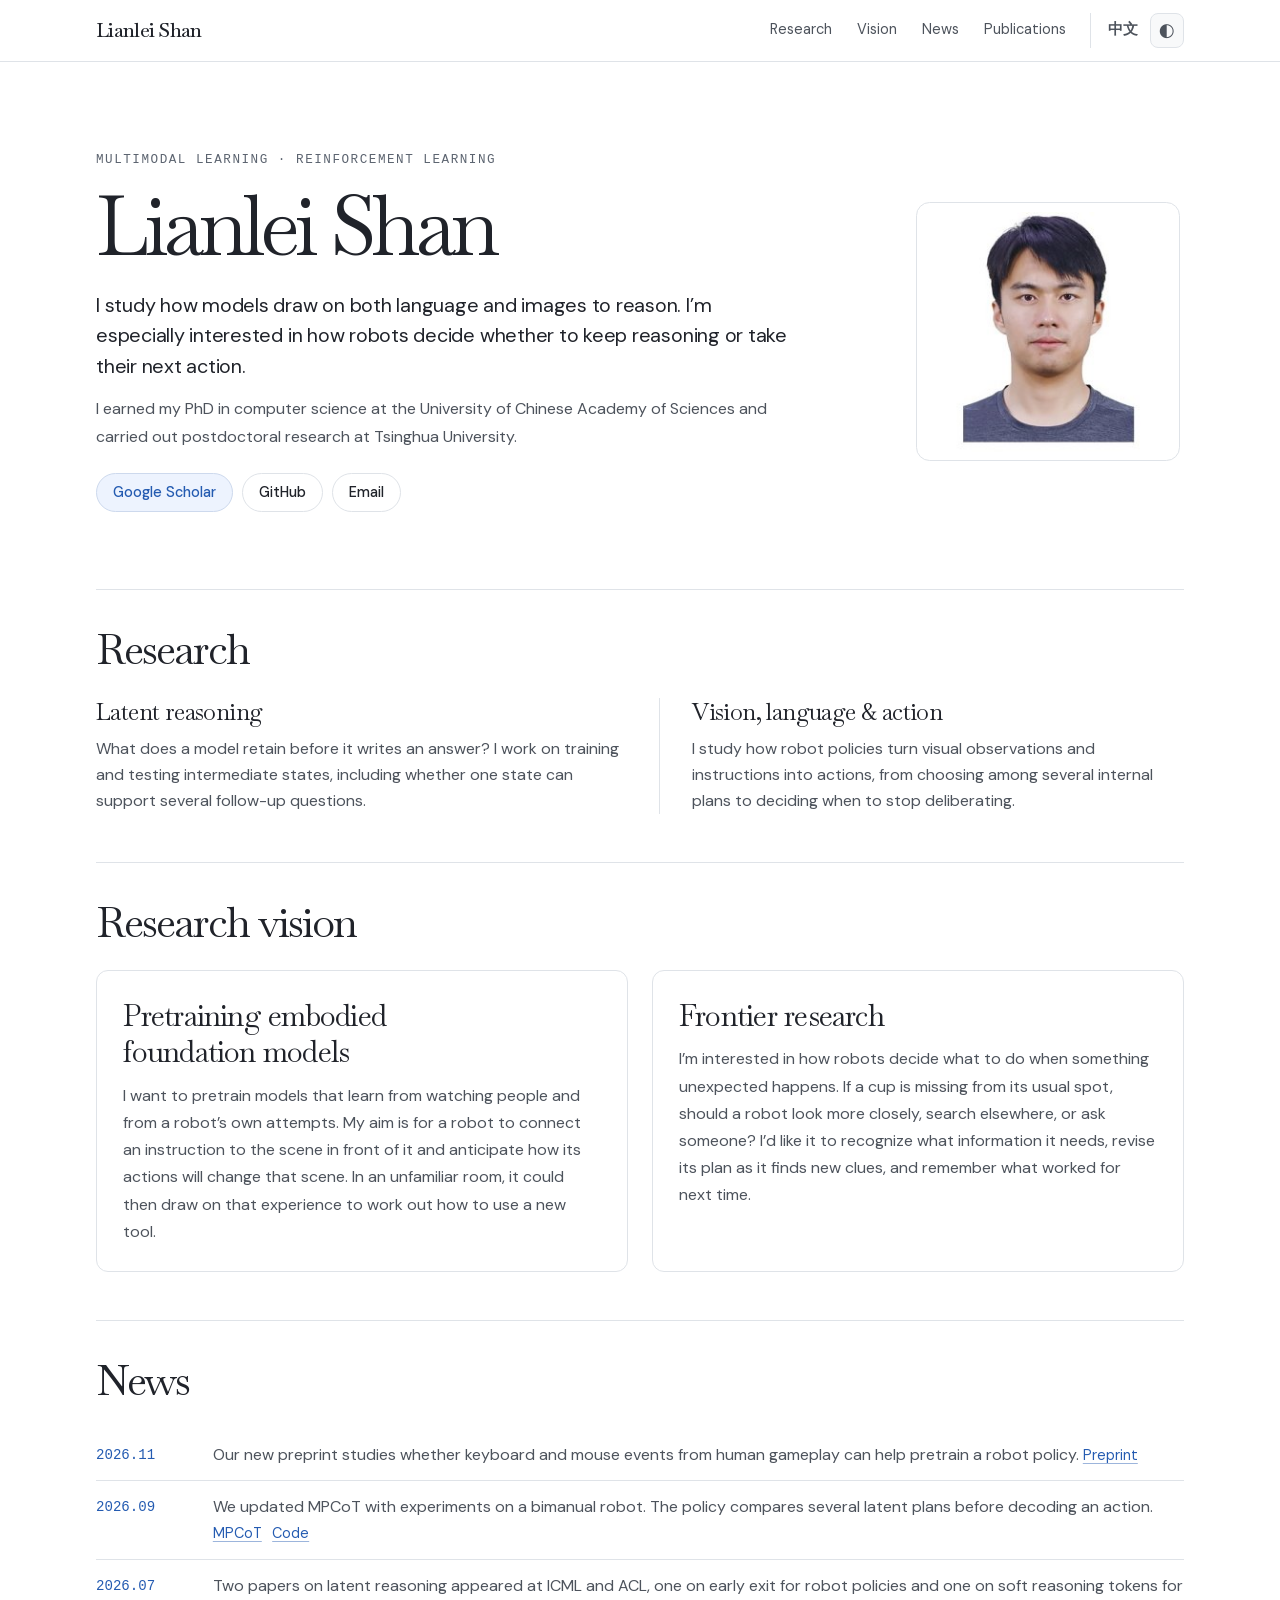
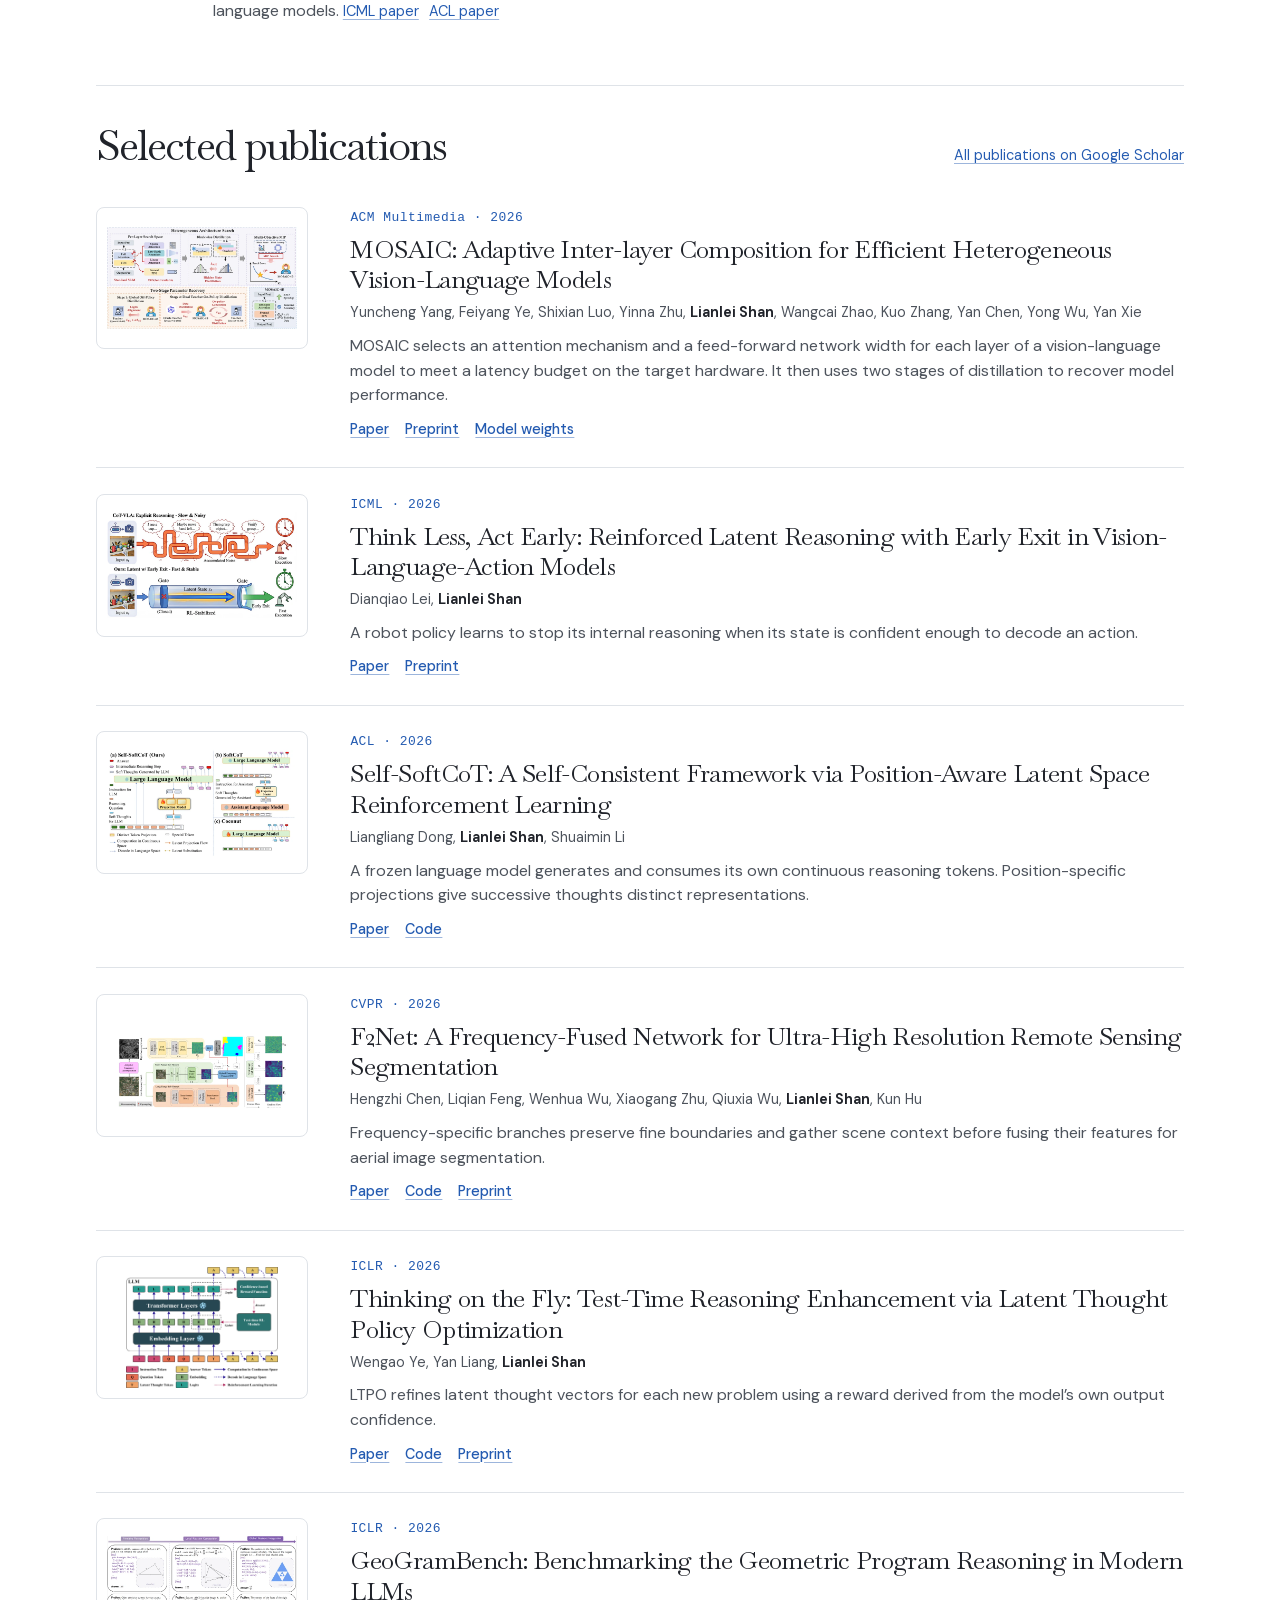
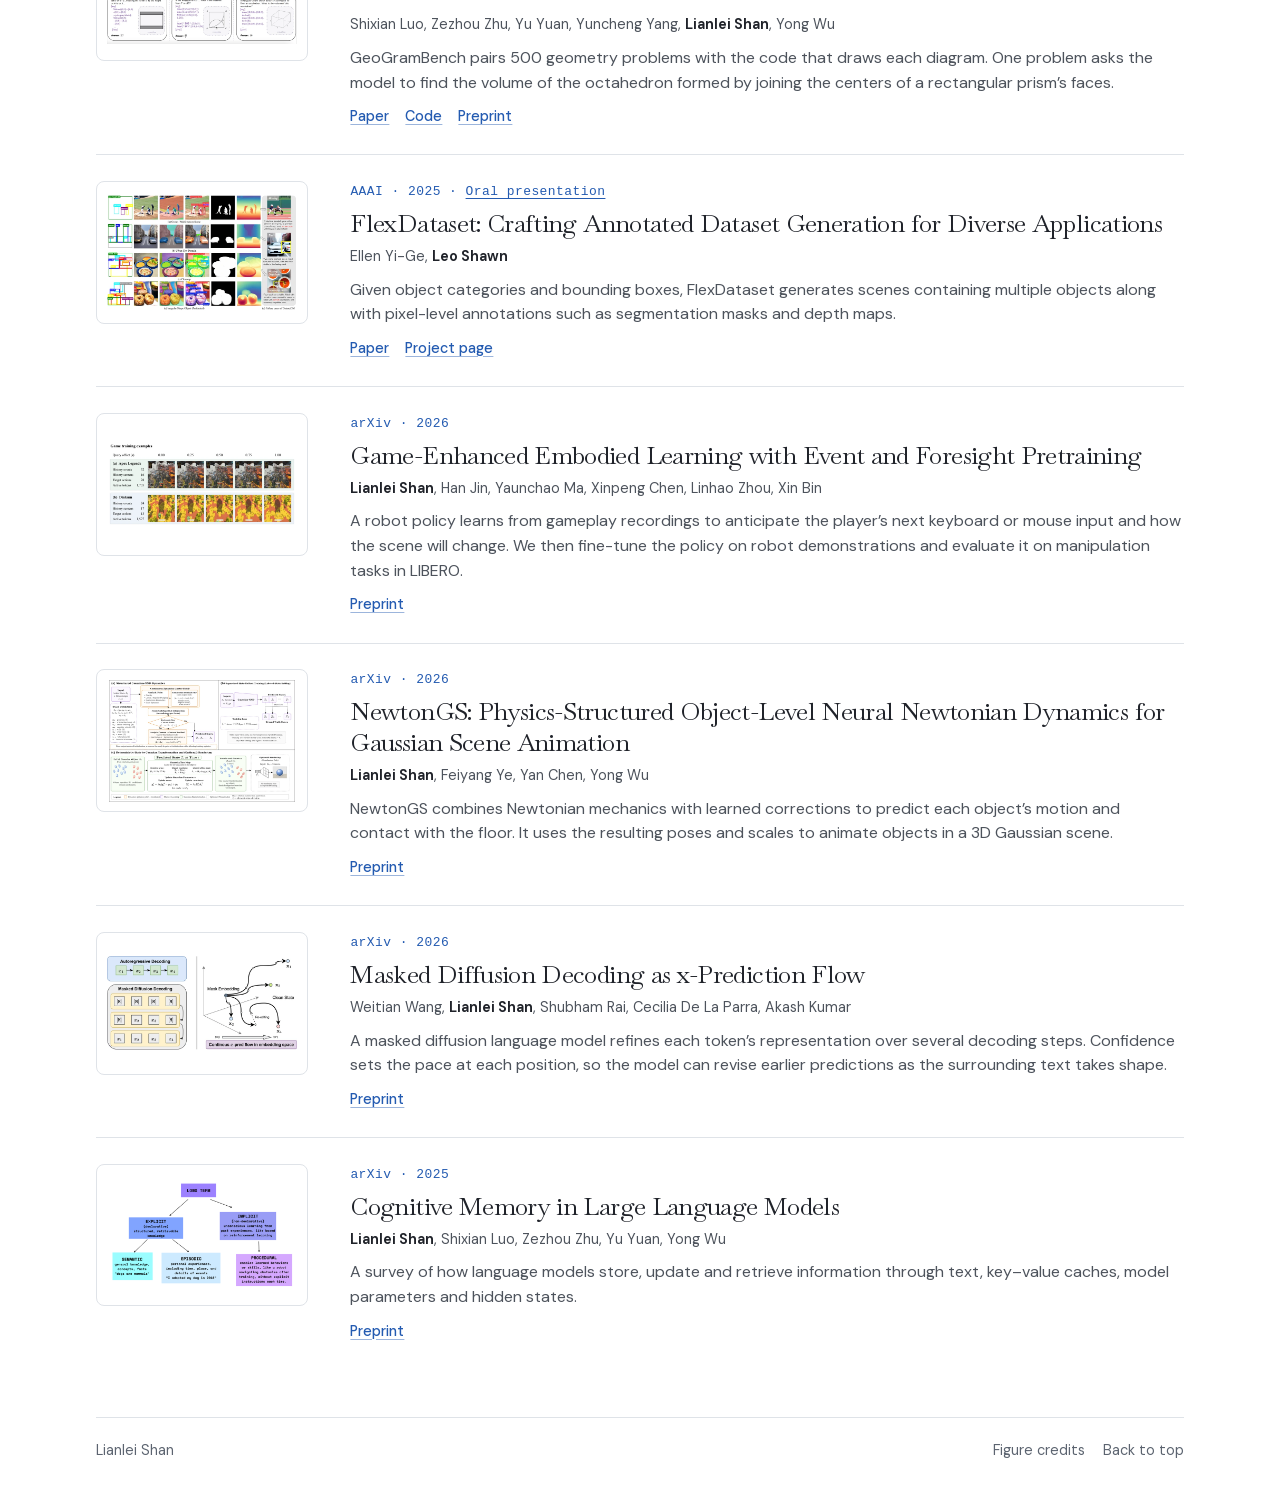
==== commit d1e2a1c4: "Refine the bilingual homepage research introduction" ====
--- a/docs/index.html
+++ b/docs/index.html
@@ -38,7 +38,7 @@
       <div class="hero-copy">
         <p class="focus">Multimodal learning · Reinforcement learning</p>
         <h1 id="profile-name">Lianlei Shan</h1>
-        <p class="lead">I study how models reason with language and images, and how a robot can tell when it has reasoned enough to act.</p>
+        <p class="lead">I study how models draw on both language and images to reason. I’m especially interested in how robots decide whether to keep reasoning or take their next action.</p>
         <p class="bio">I earned my PhD in computer science at the University of Chinese Academy of Sciences and carried out postdoctoral research at Tsinghua University.</p>
         <div class="profile-links">
           <a class="pill pill-primary" href="https://scholar.google.com/citations?user=V5YWfWgAAAAJ&amp;hl=en">Google Scholar</a>
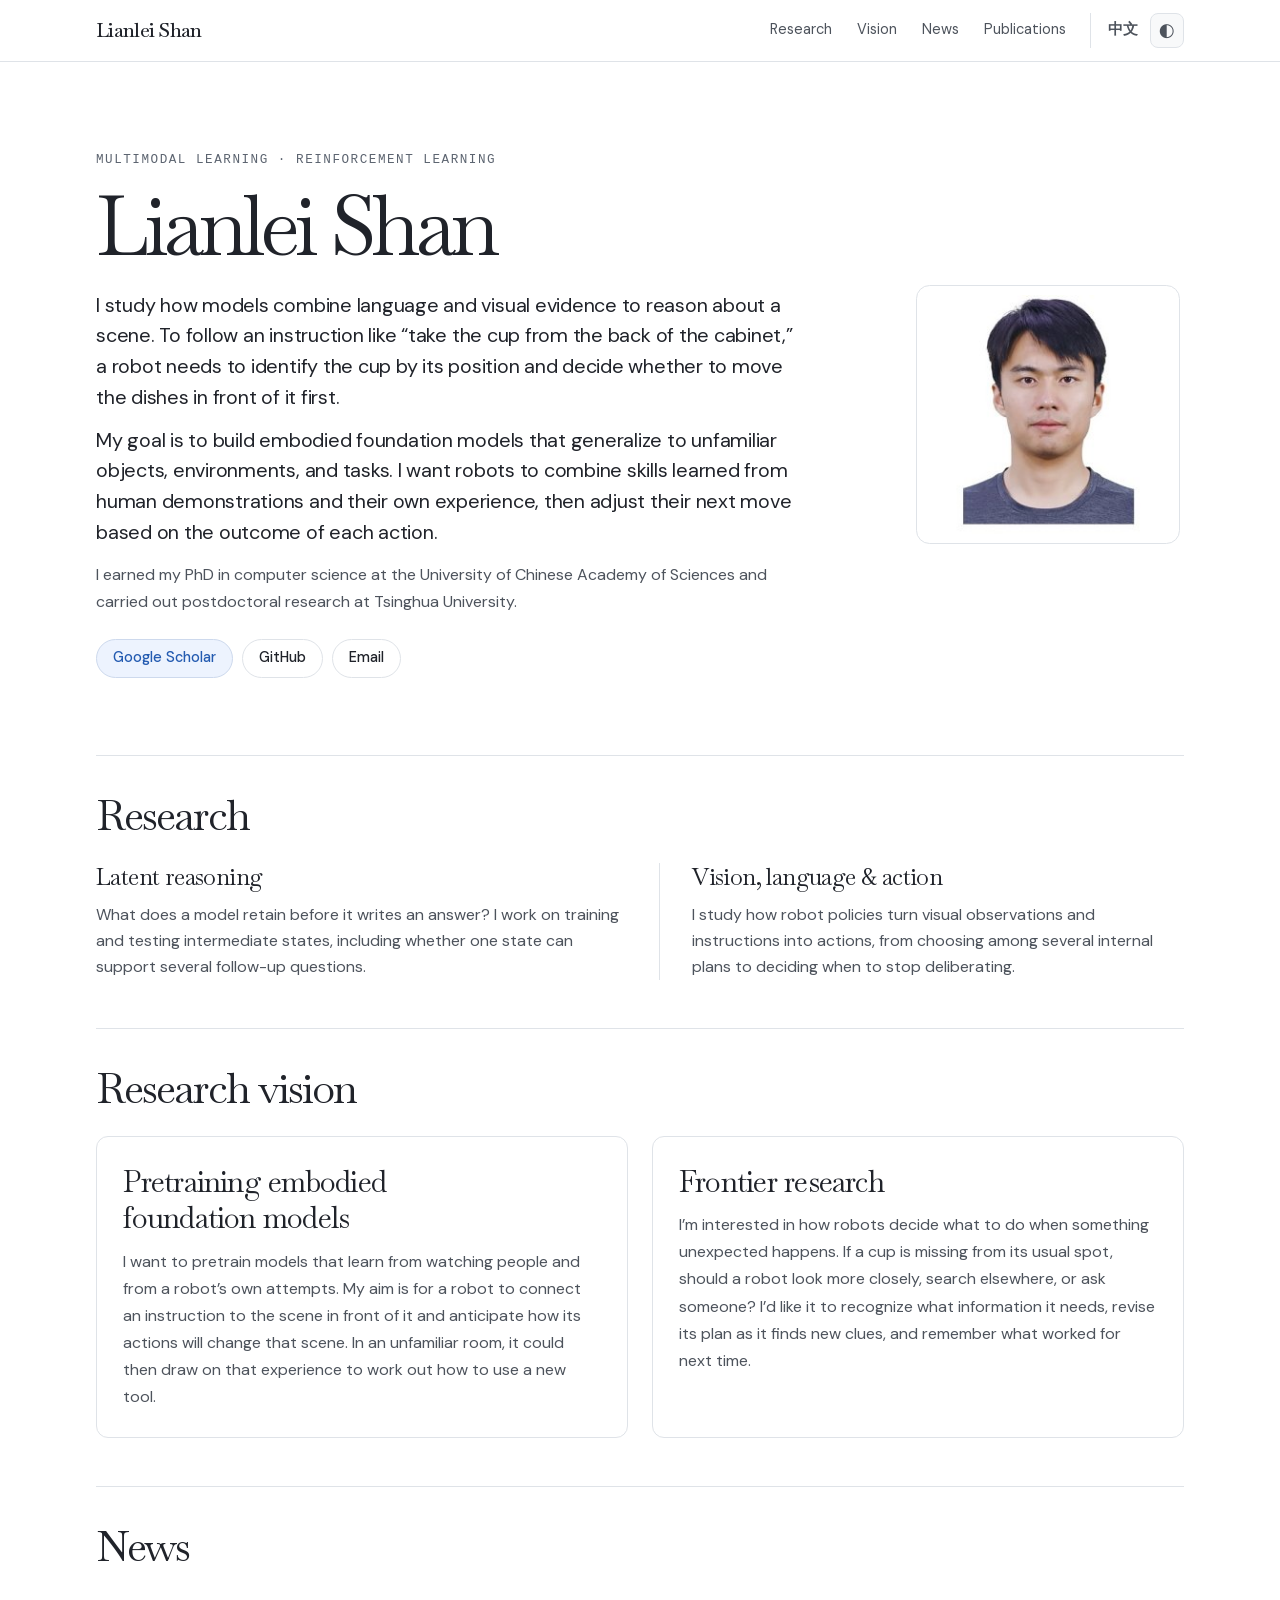
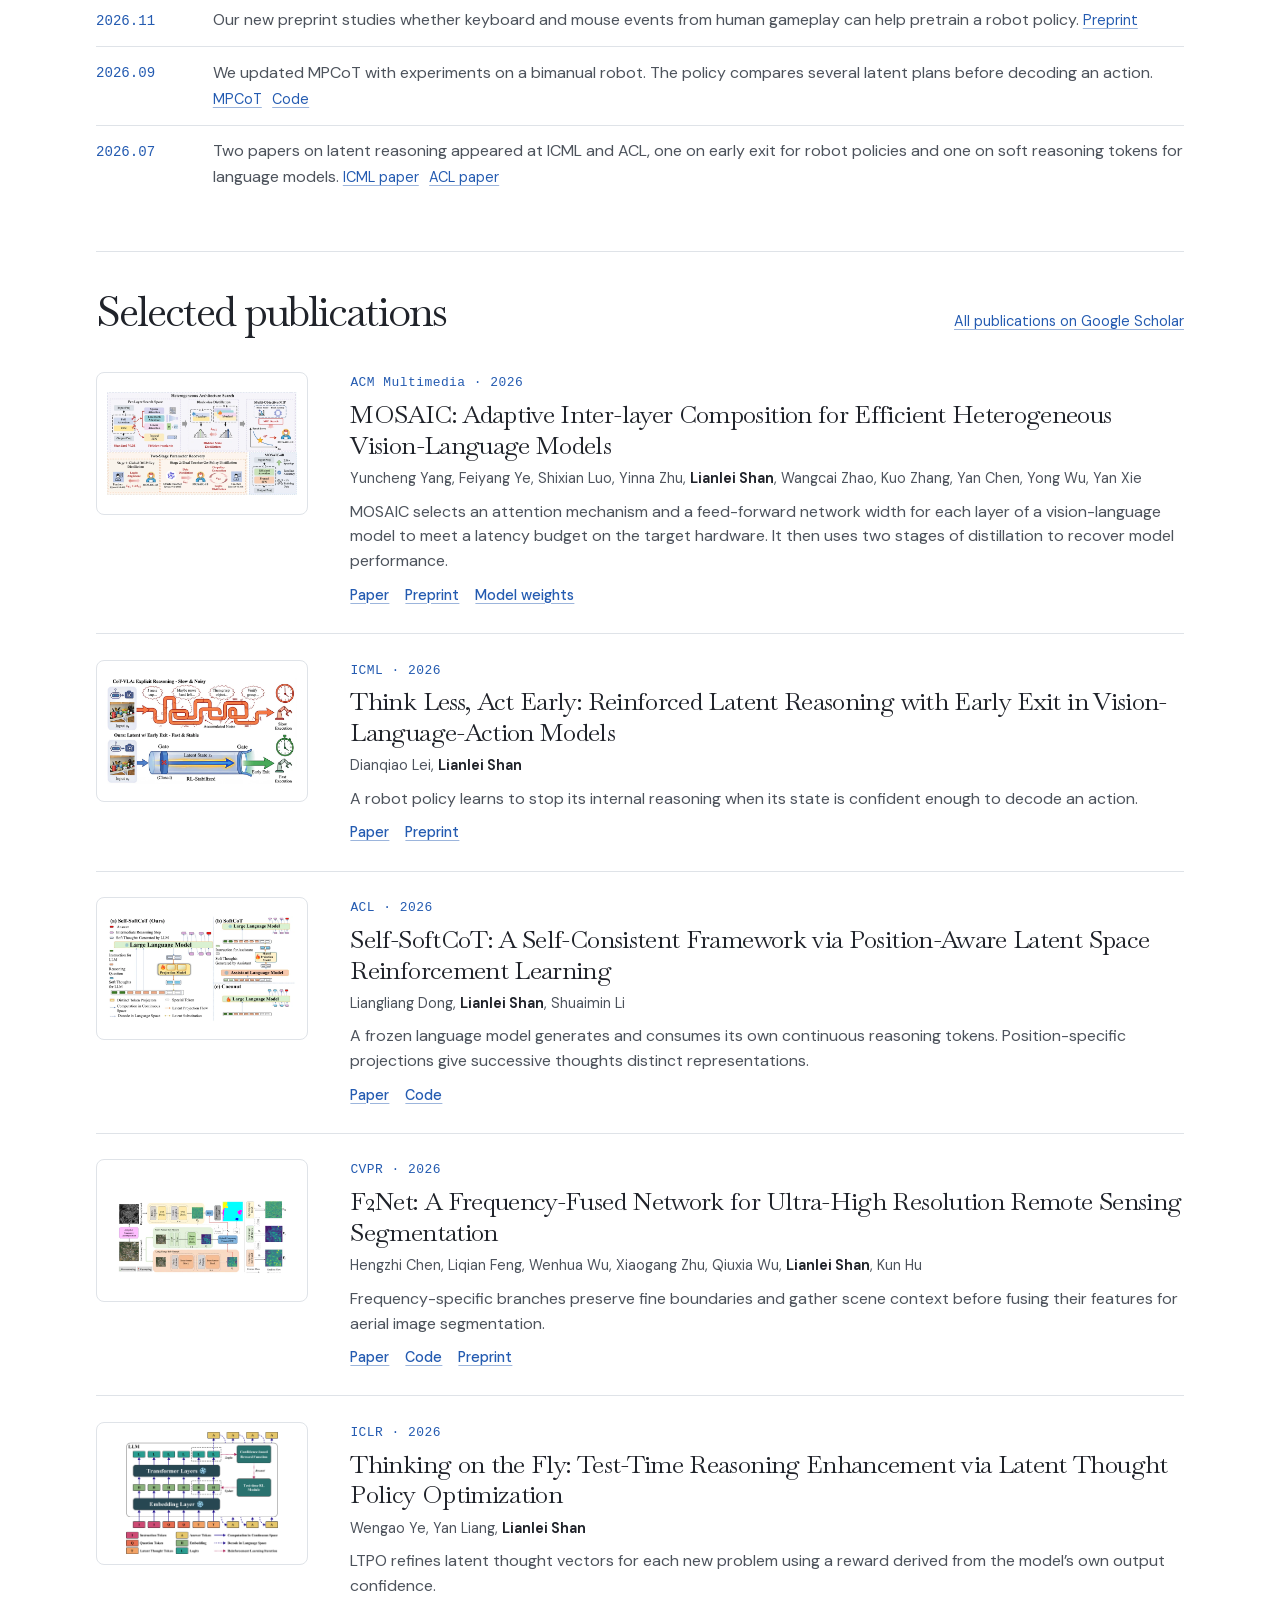
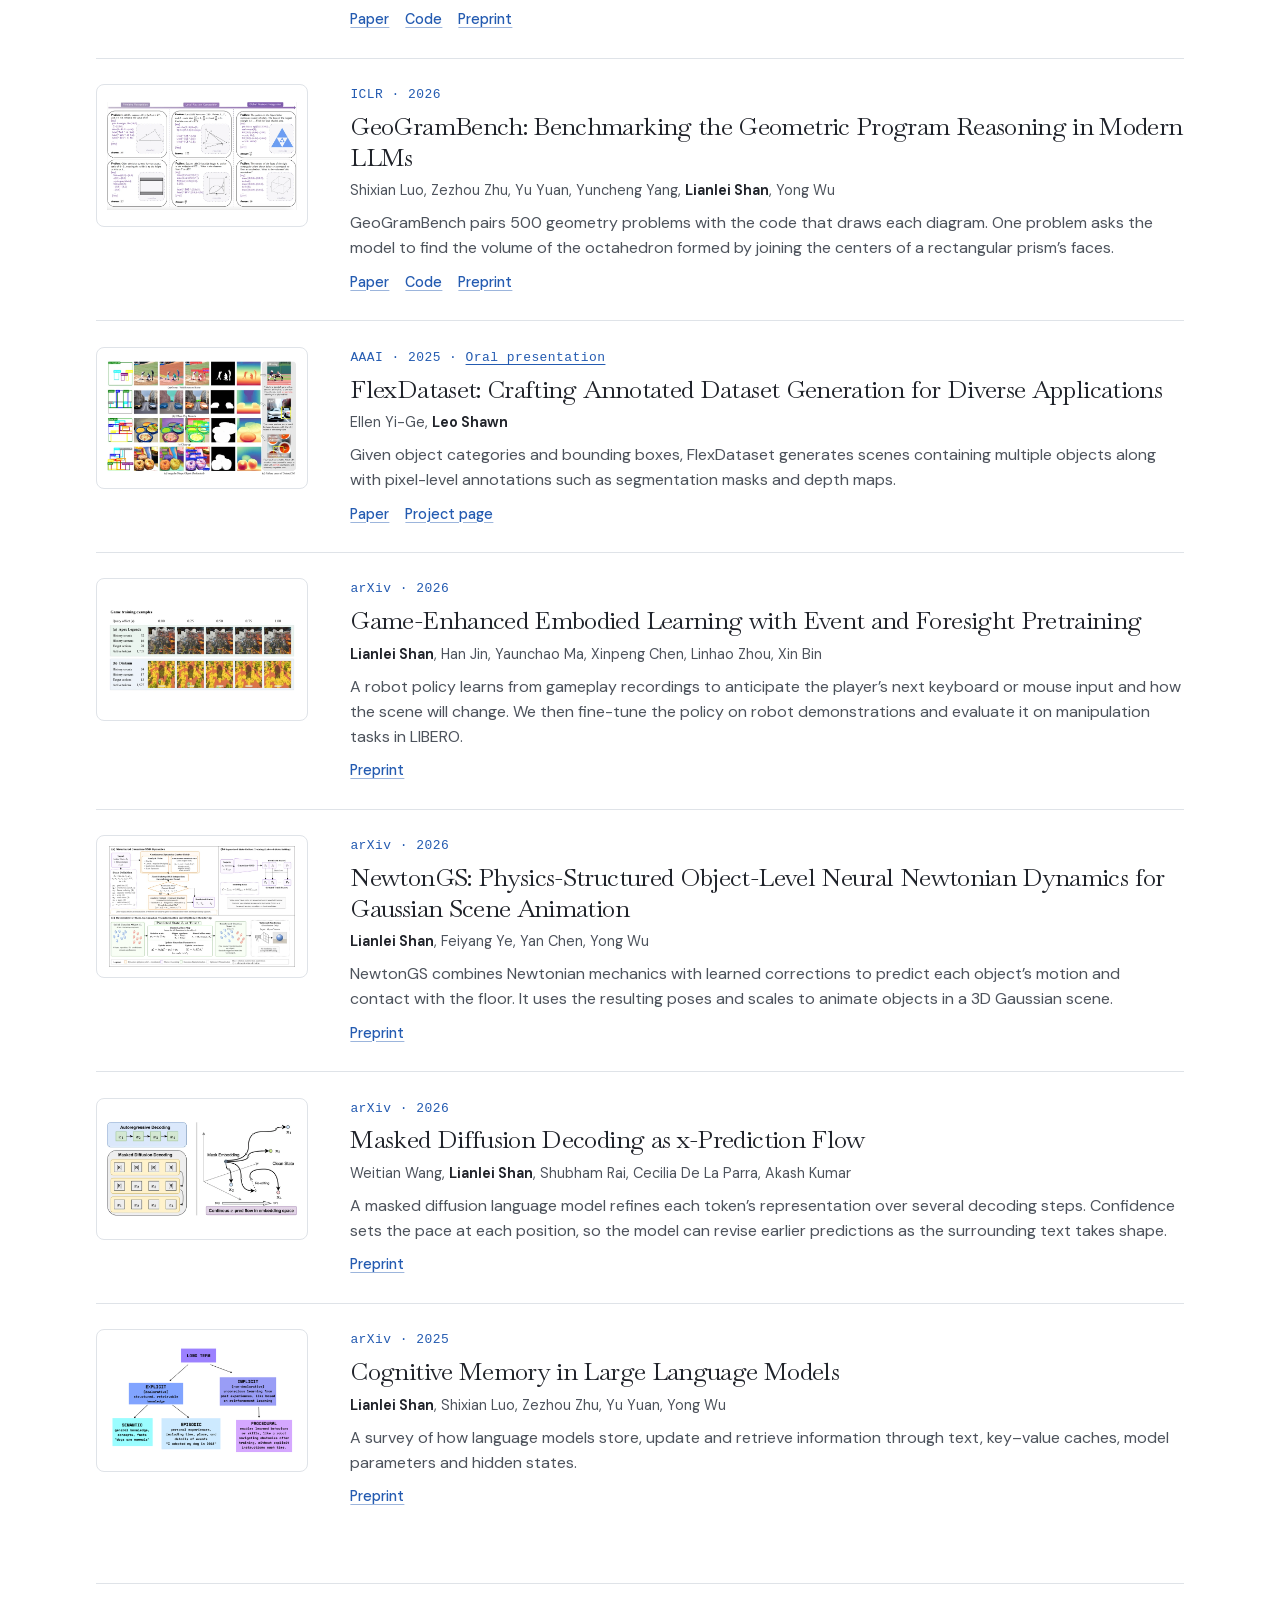
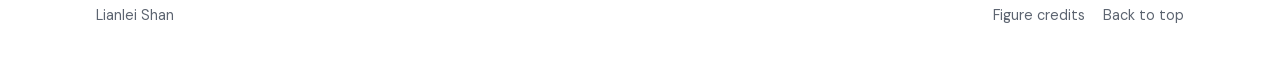
==== commit 9d959e06: "Expand the introduction on multimodal reasoning and embodied foundation models" ====
--- a/docs/index.html
+++ b/docs/index.html
@@ -38,7 +38,8 @@
       <div class="hero-copy">
         <p class="focus">Multimodal learning · Reinforcement learning</p>
         <h1 id="profile-name">Lianlei Shan</h1>
-        <p class="lead">I study how models draw on both language and images to reason. I’m especially interested in how robots decide whether to keep reasoning or take their next action.</p>
+        <p class="lead">I study how models combine language and visual evidence to reason about a scene. To follow an instruction like “take the cup from the back of the cabinet,” a robot needs to identify the cup by its position and decide whether to move the dishes in front of it first.</p>
+        <p class="lead">My goal is to build embodied foundation models that generalize to unfamiliar objects, environments, and tasks. I want robots to combine skills learned from human demonstrations and their own experience, then adjust their next move based on the outcome of each action.</p>
         <p class="bio">I earned my PhD in computer science at the University of Chinese Academy of Sciences and carried out postdoctoral research at Tsinghua University.</p>
         <div class="profile-links">
           <a class="pill pill-primary" href="https://scholar.google.com/citations?user=V5YWfWgAAAAJ&amp;hl=en">Google Scholar</a>
--- a/docs/styles.css
+++ b/docs/styles.css
@@ -74,6 +74,7 @@
 h1 { font-size: clamp(3.35rem, 6.6vw, 5.2rem); line-height: 1.03; letter-spacing: -.06em; margin-bottom: 1.25rem; }
 .hero-copy { max-width: 44rem; }
 .lead { color: var(--ink); font-size: clamp(1.13rem, 1.55vw, 1.35rem); line-height: 1.55; letter-spacing: -.012em; }
+.lead + .lead { margin-top: .75rem; }
 .bio { margin-top: .85rem; max-width: 63ch; line-height: 1.7; }
 .profile-links { margin-top: 1.45rem; gap: .55rem; flex-wrap: wrap; }
 .pill { display: inline-flex; align-items: center; justify-content: center; min-height: 2.45rem; padding: .37rem 1rem; border: 1px solid var(--line); border-radius: 2rem; color: var(--ink); font-size: .9rem; font-weight: 500; text-decoration: none; }
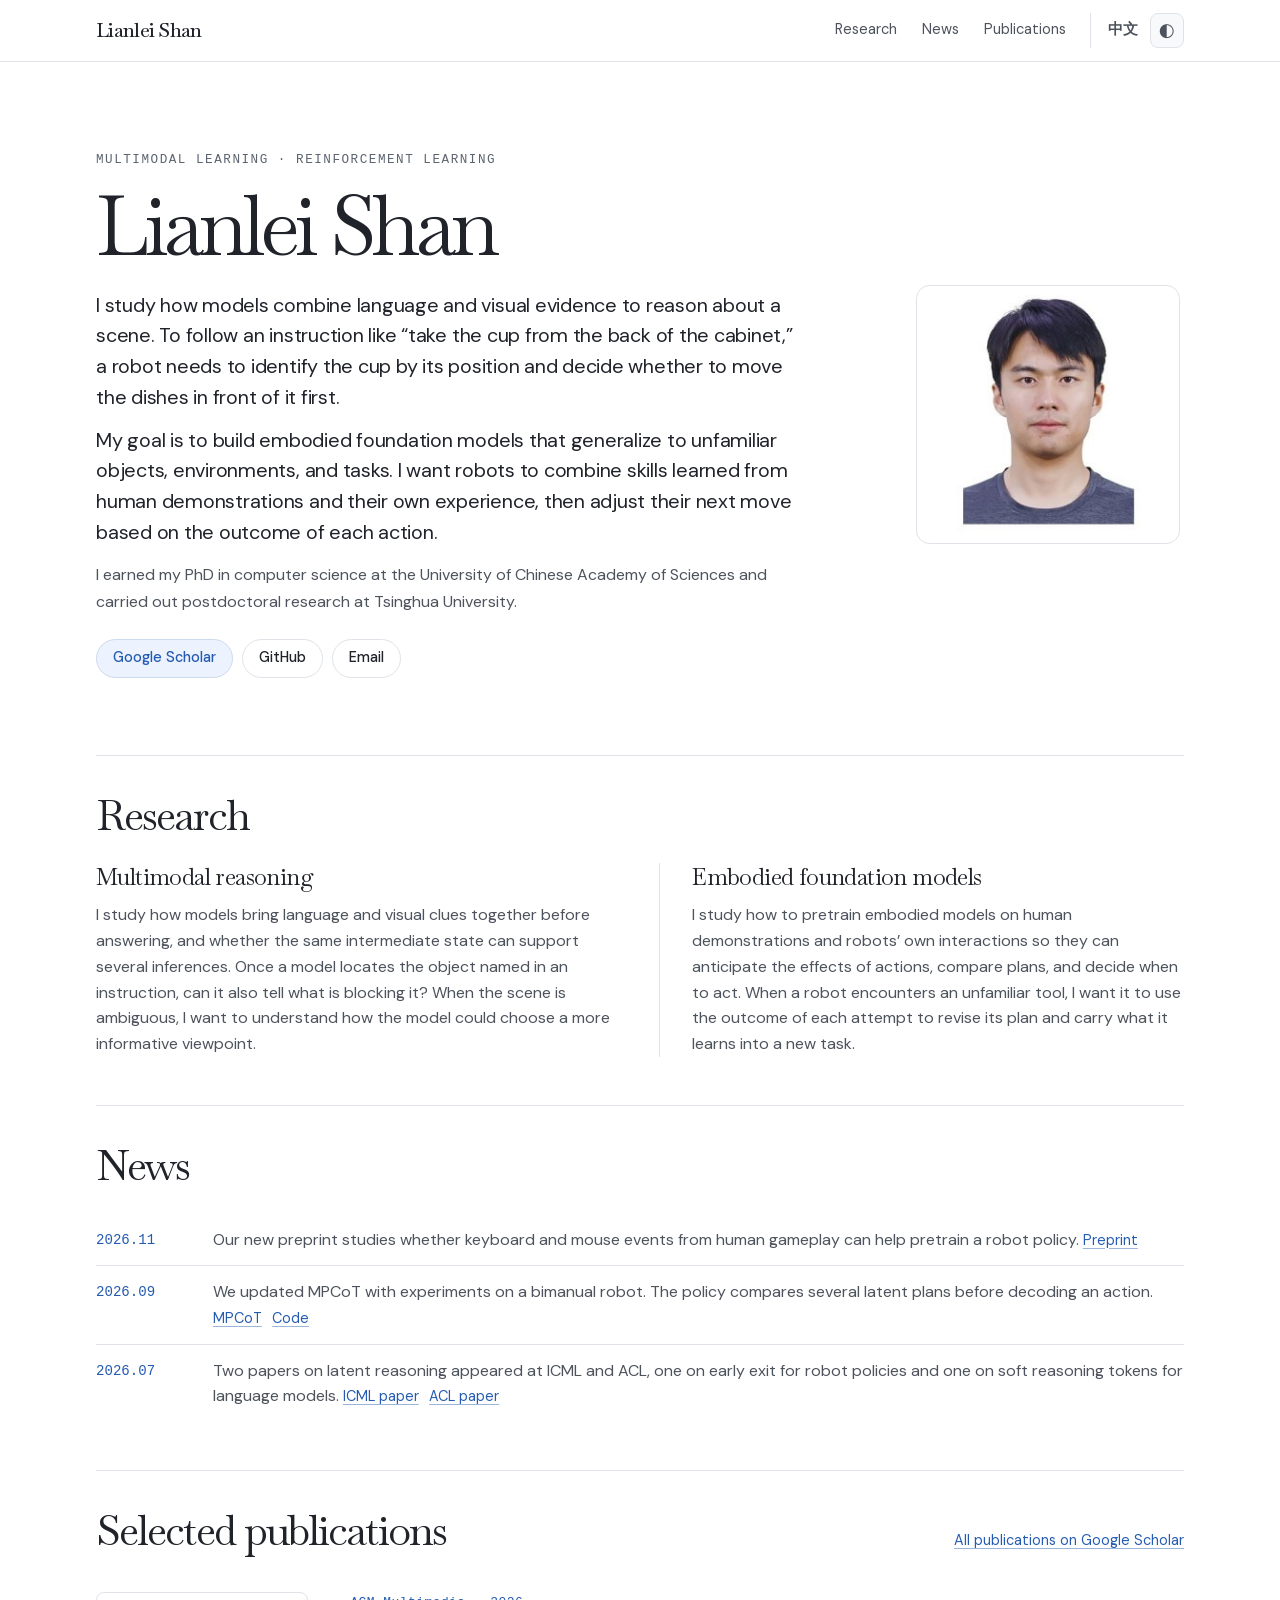
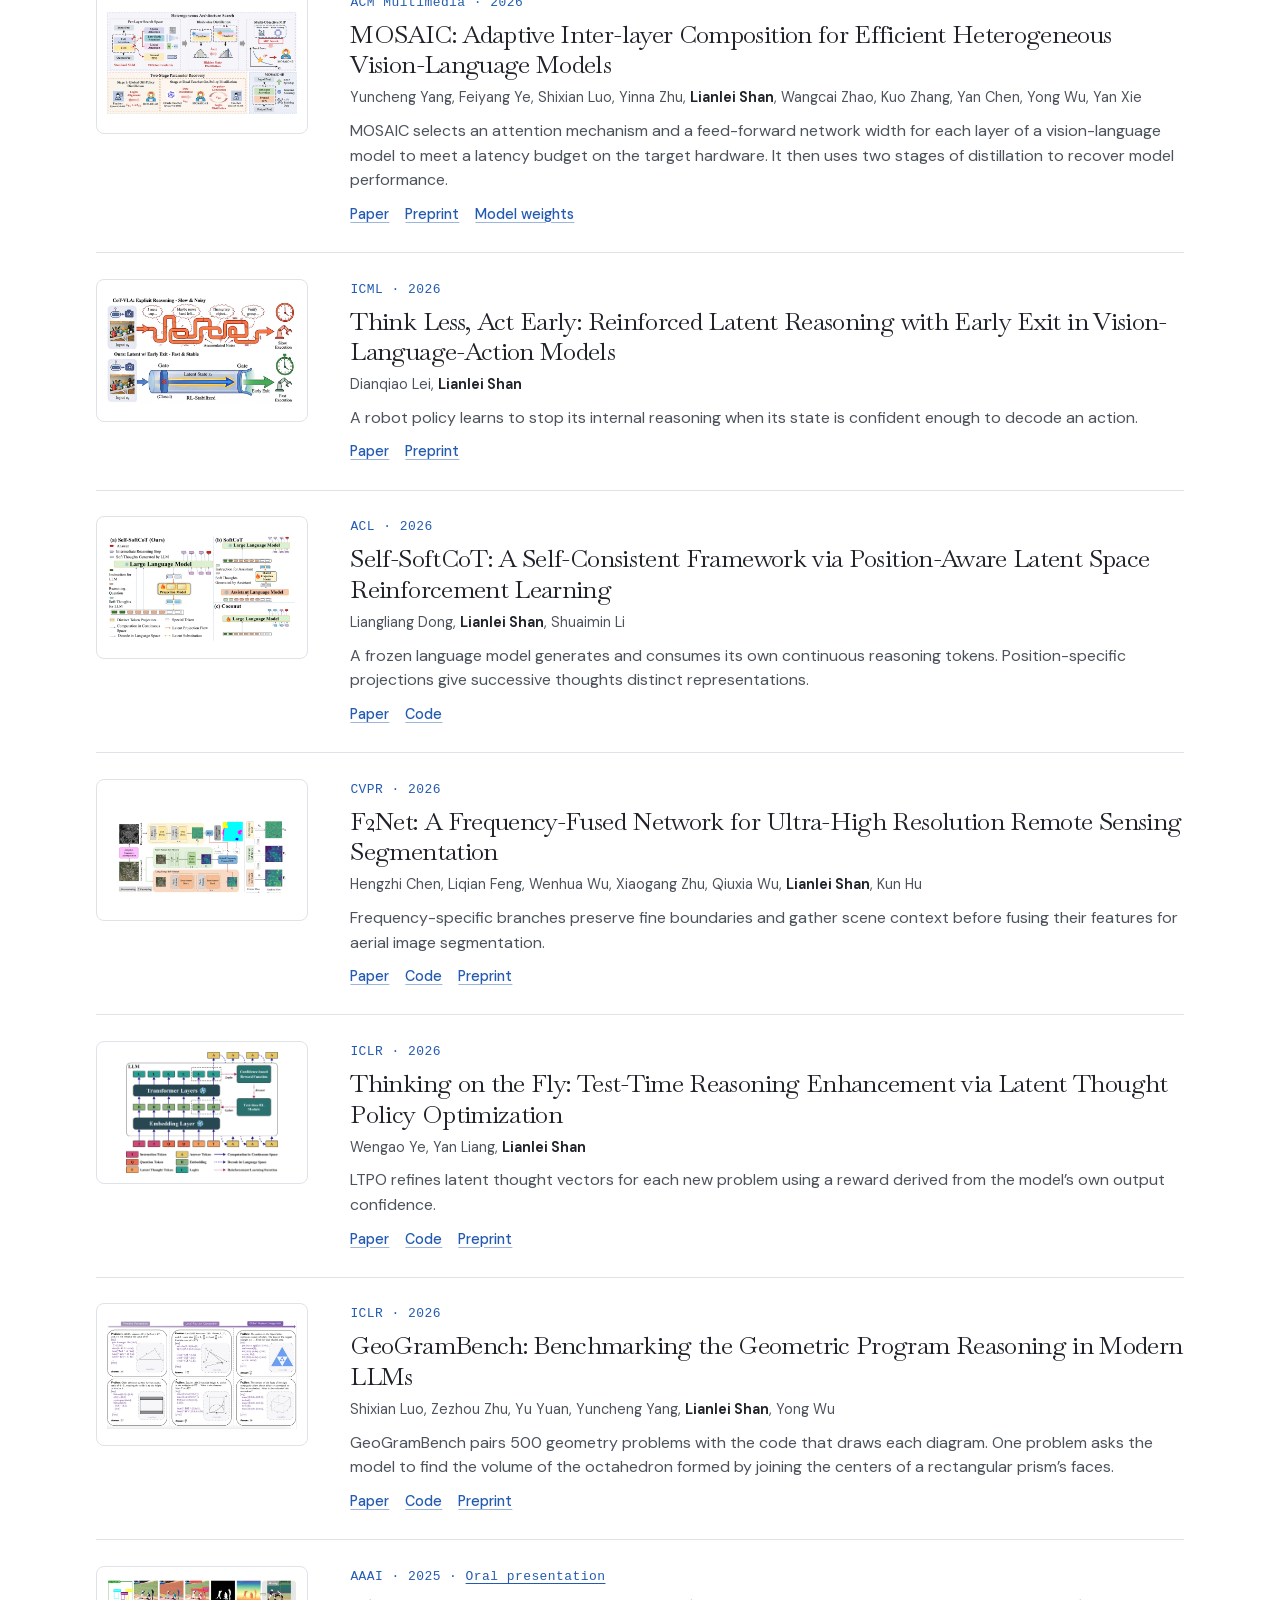
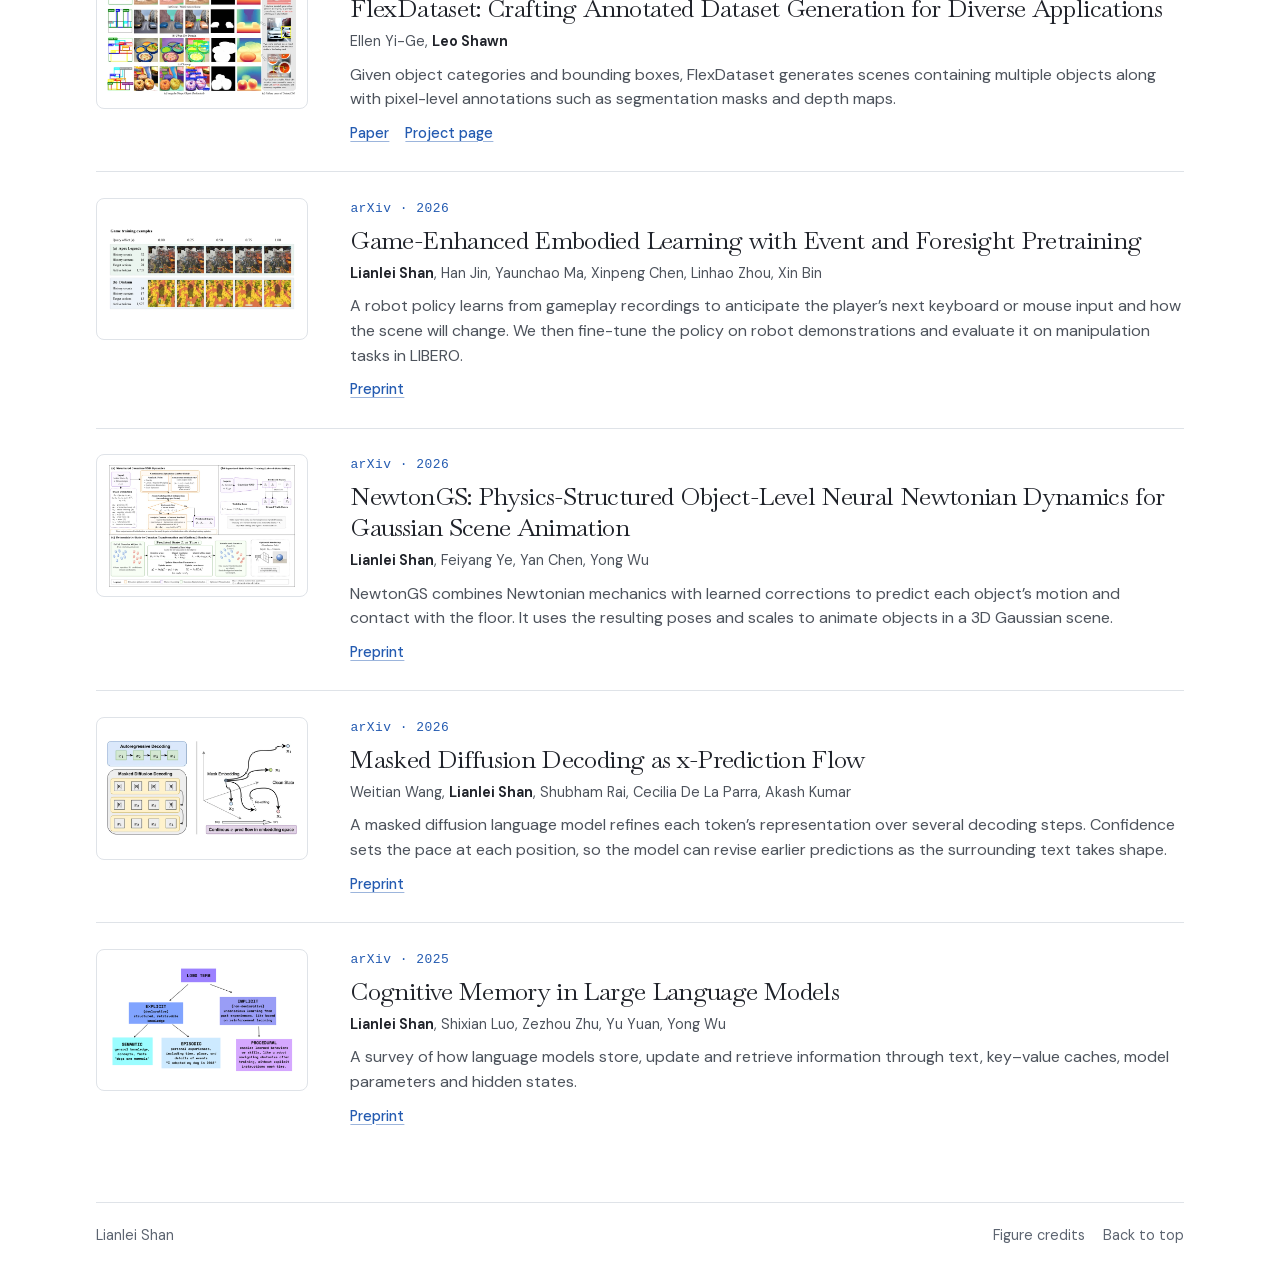
==== commit be6249f1: "Merge research directions and vision into two research topics" ====
--- a/docs/index.html
+++ b/docs/index.html
@@ -5,14 +5,14 @@
   <meta name="viewport" content="width=device-width, initial-scale=1">
   <meta name="color-scheme" content="light dark">
   <title>Lianlei Shan | Research</title>
-  <meta name="description" content="Lianlei Shan’s academic homepage. Research, publications and software on latent reasoning, vision–language–action models and computer vision.">
+  <meta name="description" content="Lianlei Shan’s research on multimodal reasoning and embodied foundation models, with news and selected publications.">
   <link rel="canonical" href="https://scout-ucas.github.io/">
   <link rel="alternate" hreflang="en" href="https://scout-ucas.github.io/">
   <link rel="alternate" hreflang="zh-CN" href="https://scout-ucas.github.io/zh/">
   <link rel="alternate" hreflang="x-default" href="https://scout-ucas.github.io/">
   <meta property="og:type" content="profile">
   <meta property="og:title" content="Lianlei Shan | Research">
-  <meta property="og:description" content="Lianlei Shan’s academic homepage. Research, publications and software on latent reasoning, vision–language–action models and computer vision.">
+  <meta property="og:description" content="Lianlei Shan’s research on multimodal reasoning and embodied foundation models, with news and selected publications.">
   <meta property="og:image" content="https://scout-ucas.github.io/assets/profile.jpg">
   <meta property="og:url" content="https://scout-ucas.github.io/">
   <link rel="icon" type="image/x-icon" sizes="16x16 32x32 48x48" href="favicon.ico">
@@ -24,7 +24,7 @@
   <header class="masthead">
     <div class="shell masthead-inner">
       <a class="wordmark" href="#top">Lianlei Shan</a>
-      <nav aria-label="Main navigation"><a href="#research">Research</a><a href="#projects">Vision</a><a href="#news">News</a><a href="#publications">Publications</a></nav>
+      <nav aria-label="Main navigation"><a href="#research">Research</a><a href="#news">News</a><a href="#publications">Publications</a></nav>
       <div class="settings">
         <a class="language" href="zh/" lang="zh-CN" hreflang="zh-CN">中文</a>
         <button class="theme" type="button" hidden aria-label="Switch to dark theme" data-dark="Switch to dark theme" data-light="Switch to light theme">
@@ -52,20 +52,17 @@
       </div>
     </section>
     <section class="section" id="research" aria-labelledby="research-title">
-      <h2 id="research-title">Research</h2>
-      <div class="research-grid"><article><h3>Latent reasoning</h3><p>What does a model retain before it writes an answer? I work on training and testing intermediate states, including whether one state can support several follow-up questions.</p></article>
-<article><h3>Vision, language &amp; action</h3><p>I study how robot policies turn visual observations and instructions into actions, from choosing among several internal plans to deciding when to stop deliberating.</p></article></div>
-    </section>
-    <section class="section" id="projects" aria-labelledby="projects-title">
-      <h2 id="projects-title">Research vision</h2>
-      <div class="project-grid">
-      <article class="project" id="embodied-pretraining">
-        <h3>Pretraining embodied foundation models</h3>
-        <p>I want to pretrain models that learn from watching people and from a robot’s own attempts. My aim is for a robot to connect an instruction to the scene in front of it and anticipate how its actions will change that scene. In an unfamiliar room, it could then draw on that experience to work out how to use a new tool.</p>
-      </article>
-      <article class="project" id="frontier-research">
-        <h3>Frontier research</h3>
-        <p>I’m interested in how robots decide what to do when something unexpected happens. If a cup is missing from its usual spot, should a robot look more closely, search elsewhere, or ask someone? I’d like it to recognize what information it needs, revise its plan as it finds new clues, and remember what worked for next time.</p>
+      <header id="projects">
+        <h2 id="research-title"><span id="projects-title">Research</span></h2>
+      </header>
+      <div class="research-grid">
+      <article id="multimodal-reasoning" aria-labelledby="multimodal-reasoning-title">
+        <h3 id="multimodal-reasoning-title">Multimodal reasoning</h3>
+        <p>I study how models bring language and visual clues together before answering, and whether the same intermediate state can support several inferences. Once a model locates the object named in an instruction, can it also tell what is blocking it? When the scene is ambiguous, I want to understand how the model could choose a more informative viewpoint.</p>
+      </article>
+      <article id="embodied-pretraining" aria-labelledby="frontier-research">
+        <h3 id="frontier-research">Embodied foundation models</h3>
+        <p>I study how to pretrain embodied models on human demonstrations and robots’ own interactions so they can anticipate the effects of actions, compare plans, and decide when to act. When a robot encounters an unfamiliar tool, I want it to use the outcome of each attempt to revise its plan and carry what it learns into a new task.</p>
       </article></div>
     </section>
     <section class="section" id="news" aria-labelledby="news-title">
--- a/docs/styles.css
+++ b/docs/styles.css
@@ -83,17 +83,13 @@
 .portrait-wrap { justify-self: center; width: min(100%, 16.5rem); padding: .55rem; border: 1px solid var(--line); border-radius: .85rem; background: white; }
 .portrait { width: 100%; border-radius: .5rem; }
 .section { border-top: 1px solid var(--line); padding-block: 2.2rem 3rem; }
-.section, .project, .paper { scroll-margin-top: 5.3rem; }
+.section, #research [id], .paper { scroll-margin-top: 5.3rem; }
 h2 { font-size: clamp(2rem, 3.4vw, 2.65rem); line-height: 1.18; letter-spacing: -.045em; margin-bottom: 1.4rem; }
 h3 { font-size: 1.45rem; line-height: 1.23; letter-spacing: -.026em; }
 .research-grid { display: grid; grid-template-columns: repeat(2, minmax(0, 1fr)); gap: clamp(1.4rem, 3vw, 2.65rem); }
 .research-grid article + article { border-left: 1px solid var(--line); padding-left: clamp(1.3rem, 2.5vw, 2.3rem); }
 .research-grid h3 { margin-bottom: .62rem; }
 .research-grid p, .news-list li { line-height: 1.62; }
-.project-grid { display: grid; grid-template-columns: repeat(2, minmax(0, 1fr)); gap: 1.45rem; }
-.project { border: 1px solid var(--line); border-radius: .75rem; padding: clamp(1.15rem, 2.5vw, 1.65rem); }
-.project h3 { margin-bottom: .7rem; font-size: clamp(1.5rem, 2.4vw, 1.85rem); text-wrap: balance; }
-.project p { line-height: 1.7; }
 .resource-links { gap: 1rem; font-size: .9rem; font-weight: 500; flex-wrap: wrap; }
 .resource-links a, .text-link, .news-links a { text-decoration: underline; text-decoration-color: color-mix(in srgb, var(--accent) 45%, transparent); }
 .resource-links a:hover, .text-link:hover, .news-links a:hover { text-decoration-color: currentColor; }
@@ -128,7 +124,6 @@
   .hero { grid-template-columns: minmax(0, 1fr) 10.5rem; gap: 1.5rem; }
   .research-grid { gap: 1.05rem; }
   .research-grid article + article { padding-left: 1.05rem; }
-  .project-grid { gap: .85rem; }
 }
 @media (max-width: 39rem) {
   .shell { width: calc(100% - 2rem); }
@@ -143,9 +138,9 @@
   .portrait { border-radius: .35rem; }
   .lead { line-height: 1.5; }
   .section { padding-block: 1.75rem 2.1rem; }
-  .section, .project, .paper { scroll-margin-top: 6.6rem; }
-  .research-grid, .project-grid { grid-template-columns: 1fr; gap: 1rem; }
-  .research-grid article + article { border: 0; padding: .12rem 0 0; }
+  .section, #research [id], .paper { scroll-margin-top: 6.6rem; }
+  .research-grid { grid-template-columns: 1fr; gap: 1rem; }
+  .research-grid article + article { border-left: 0; border-top: 1px solid var(--line); padding: 1rem 0 0; }
   .research-grid h3 { margin-bottom: .3rem; }
   .news-list li { grid-template-columns: 4.5rem minmax(0, 1fr); gap: .65rem; }
   .paper { grid-template-columns: 1fr; gap: .75rem; padding-block: 1.25rem; }
@@ -157,5 +152,5 @@
   .masthead, .skip, .footer a { display: none; }
   .shell { width: 100%; }
   .hero, .section { padding-block: 1rem; }
-  .paper, .project { break-inside: avoid; }
+  .paper, .research-grid article { break-inside: avoid; }
 }
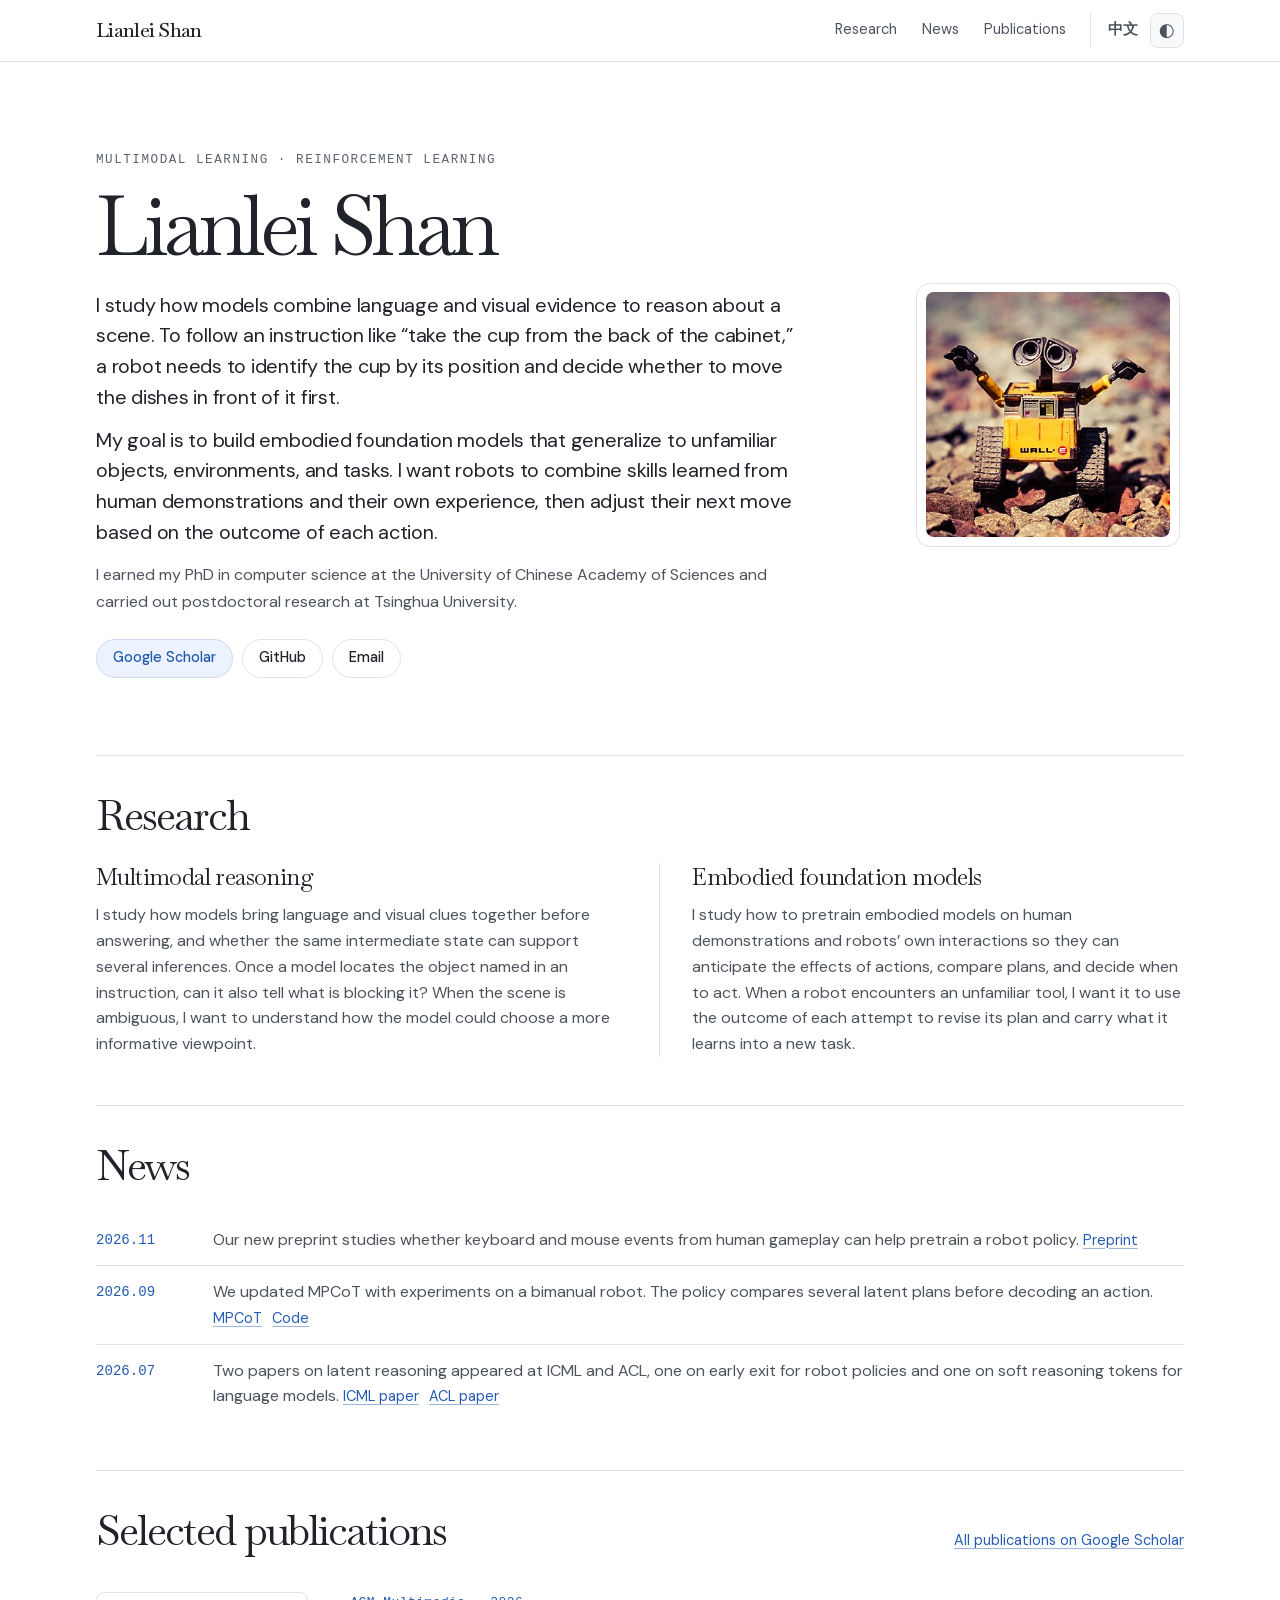
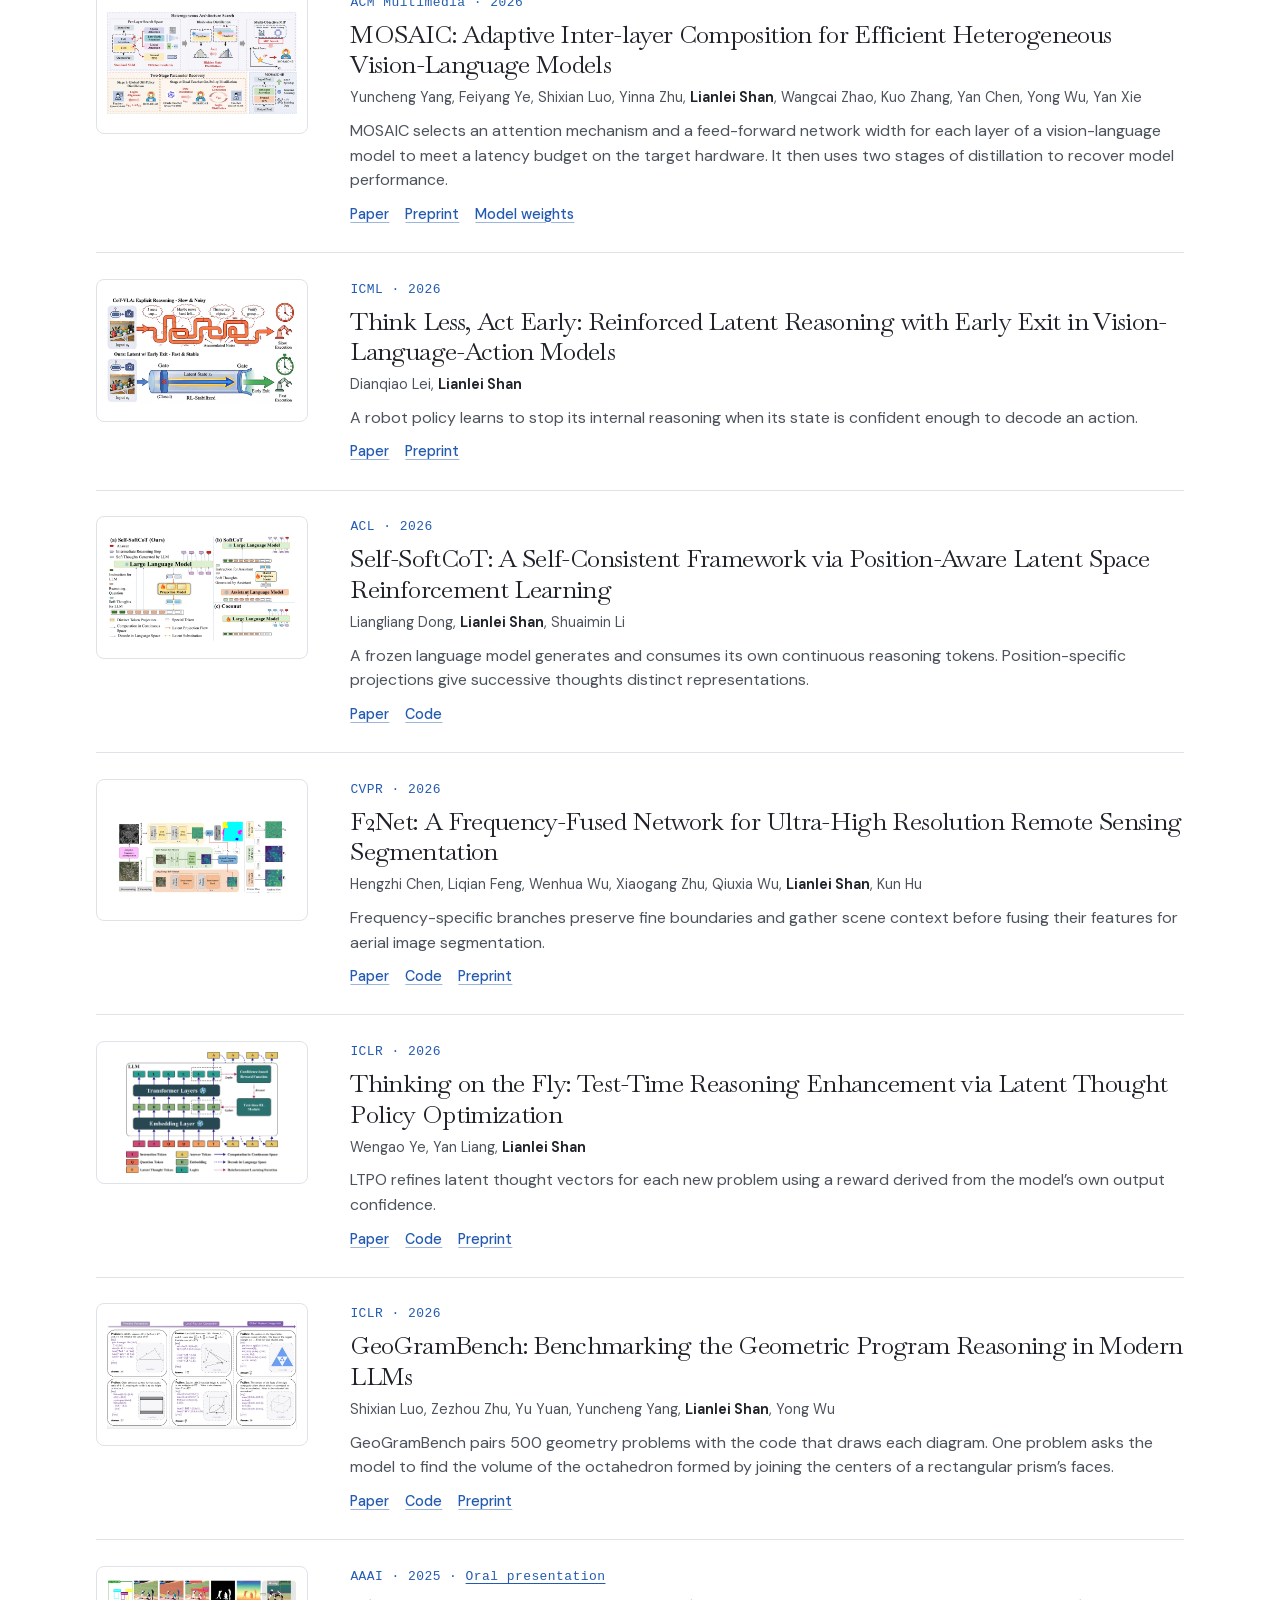
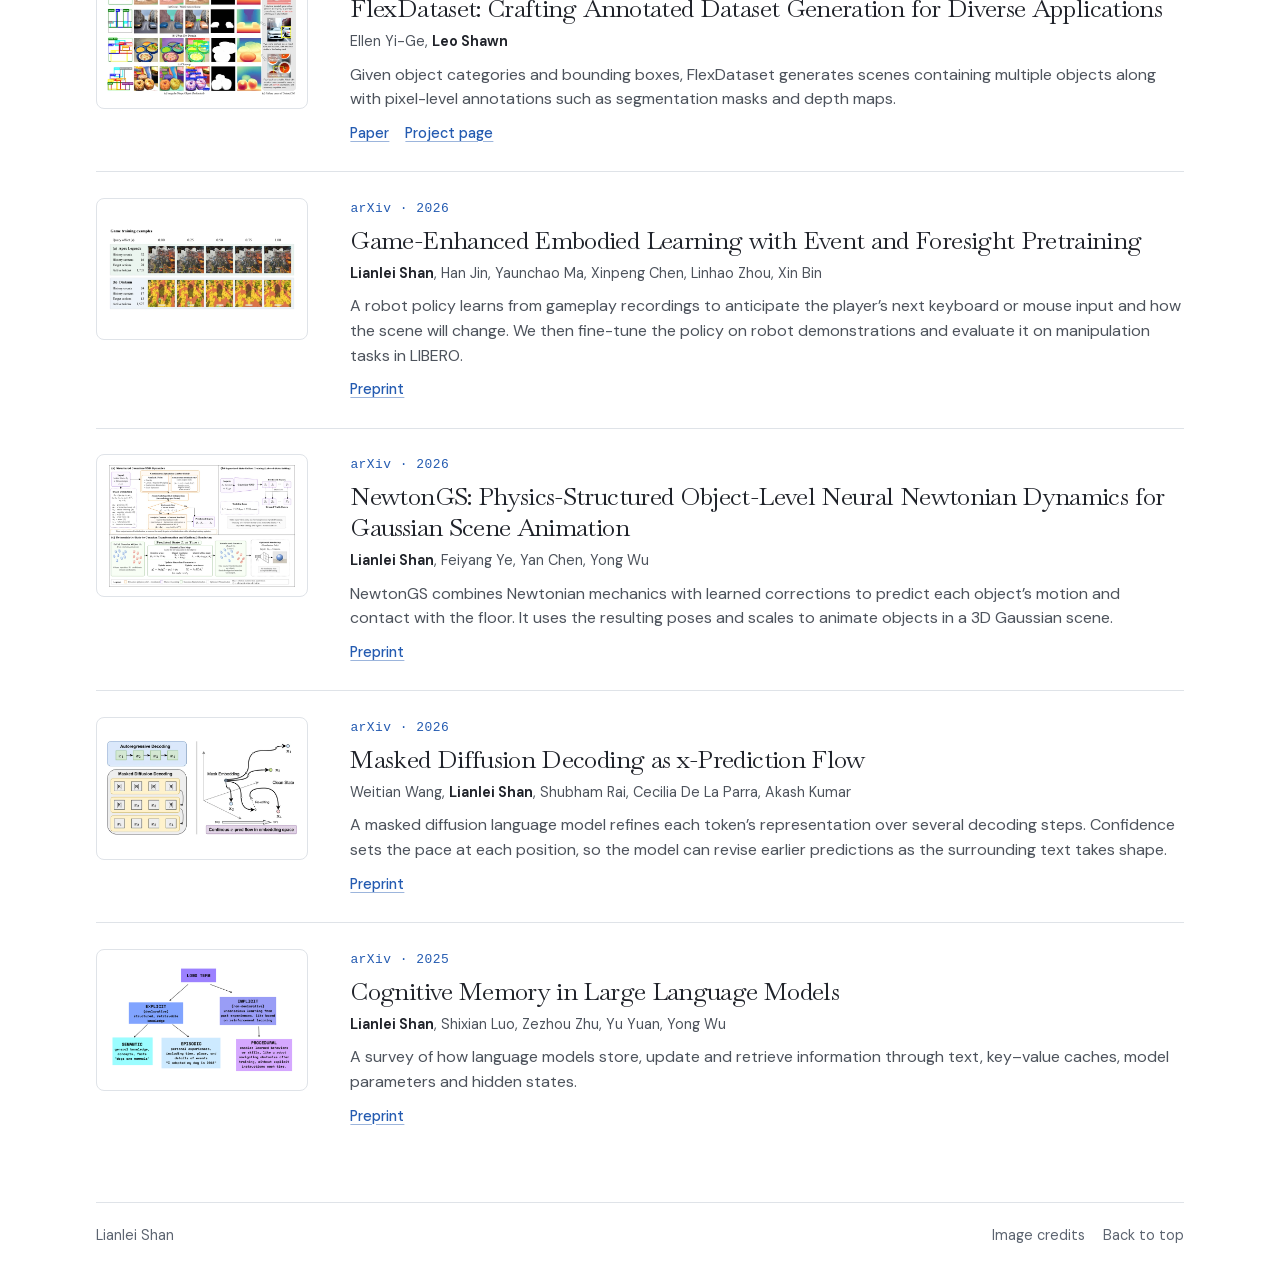
==== commit 636a7672: "Use Ravi Shah’s WALL-E photograph as the homepage avatar" ====
--- a/docs/index.html
+++ b/docs/index.html
@@ -13,9 +13,12 @@
   <meta property="og:type" content="profile">
   <meta property="og:title" content="Lianlei Shan | Research">
   <meta property="og:description" content="Lianlei Shan’s research on multimodal reasoning and embodied foundation models, with news and selected publications.">
-  <meta property="og:image" content="https://scout-ucas.github.io/assets/profile.jpg">
+  <meta property="og:image" content="https://scout-ucas.github.io/assets/wall-e.jpg">
+  <meta property="og:image:width" content="1920">
+  <meta property="og:image:height" content="1280">
+  <meta property="og:image:alt" content="WALL·E standing on rocks with both arms raised">
   <meta property="og:url" content="https://scout-ucas.github.io/">
-  <link rel="icon" type="image/x-icon" sizes="16x16 32x32 48x48" href="favicon.ico">
+  <link rel="icon" type="image/x-icon" sizes="16x16 32x32 48x48" href="favicon.ico?v=wall-e">
   <script src="theme.js"></script>
   <link rel="stylesheet" href="styles.css">
 </head>
@@ -47,9 +50,12 @@
           <a class="pill" href="mailto:shanlianlei18@mails.ucas.edu.cn">Email</a>
         </div>
       </div>
-      <div class="portrait-wrap">
-        <img class="portrait" src="assets/profile.jpg" alt="Portrait of Lianlei Shan" width="256" height="251" fetchpriority="high">
-      </div>
+      <a class="portrait-wrap" href="assets/wall-e.jpg" aria-label="Open the high-resolution WALL·E photograph">
+        <img class="portrait" src="assets/wall-e.jpg"
+             srcset="assets/profile.jpg?v=wall-e 500w, assets/wall-e.jpg 1920w"
+             sizes="(max-width: 39rem) 5.25rem, (max-width: 48rem) 10.5rem, 16.5rem"
+             alt="WALL·E standing on rocks with both arms raised" width="256" height="256" fetchpriority="high">
+      </a>
     </section>
     <section class="section" id="research" aria-labelledby="research-title">
       <header id="projects">
@@ -195,7 +201,7 @@
   </main>
   <footer class="shell footer">
     <span>Lianlei Shan</span>
-    <div><a href="https://github.com/Scout-UCAS/scout-ucas.github.io/blob/main/docs/assets/papers/FIGURES.md">Figure credits</a><a href="#top">Back to top</a></div>
+    <div><a href="https://github.com/Scout-UCAS/scout-ucas.github.io/blob/main/docs/assets/papers/FIGURES.md">Image credits</a><a href="#top">Back to top</a></div>
   </footer>
 </body>
 </html>
--- a/docs/styles.css
+++ b/docs/styles.css
@@ -81,7 +81,7 @@
 .pill-primary { background: var(--tint); color: var(--accent); border-color: color-mix(in srgb, var(--accent) 23%, var(--paper)); }
 .pill:hover { color: var(--accent); border-color: var(--accent); text-decoration: none; }
 .portrait-wrap { justify-self: center; width: min(100%, 16.5rem); padding: .55rem; border: 1px solid var(--line); border-radius: .85rem; background: white; }
-.portrait { width: 100%; border-radius: .5rem; }
+.portrait { width: 100%; aspect-ratio: 1; object-fit: cover; border-radius: .5rem; }
 .section { border-top: 1px solid var(--line); padding-block: 2.2rem 3rem; }
 .section, #research [id], .paper { scroll-margin-top: 5.3rem; }
 h2 { font-size: clamp(2rem, 3.4vw, 2.65rem); line-height: 1.18; letter-spacing: -.045em; margin-bottom: 1.4rem; }
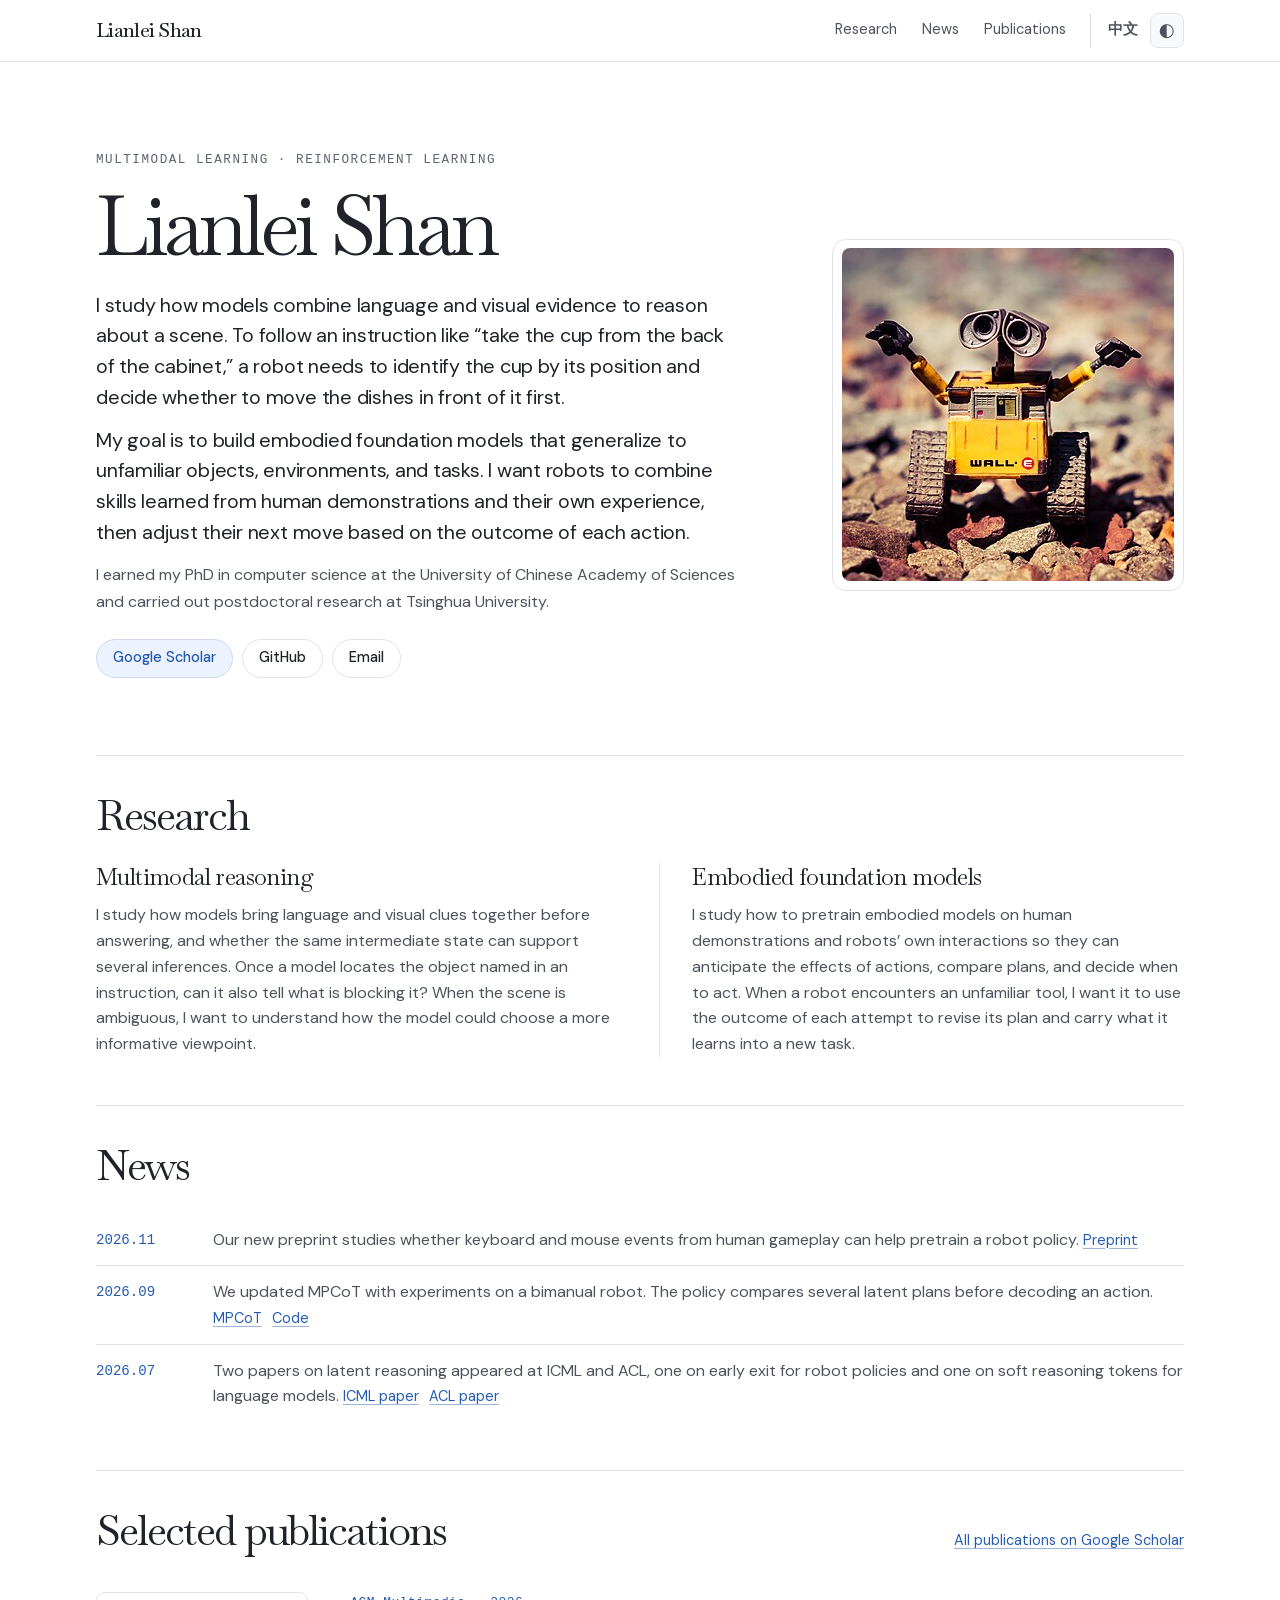
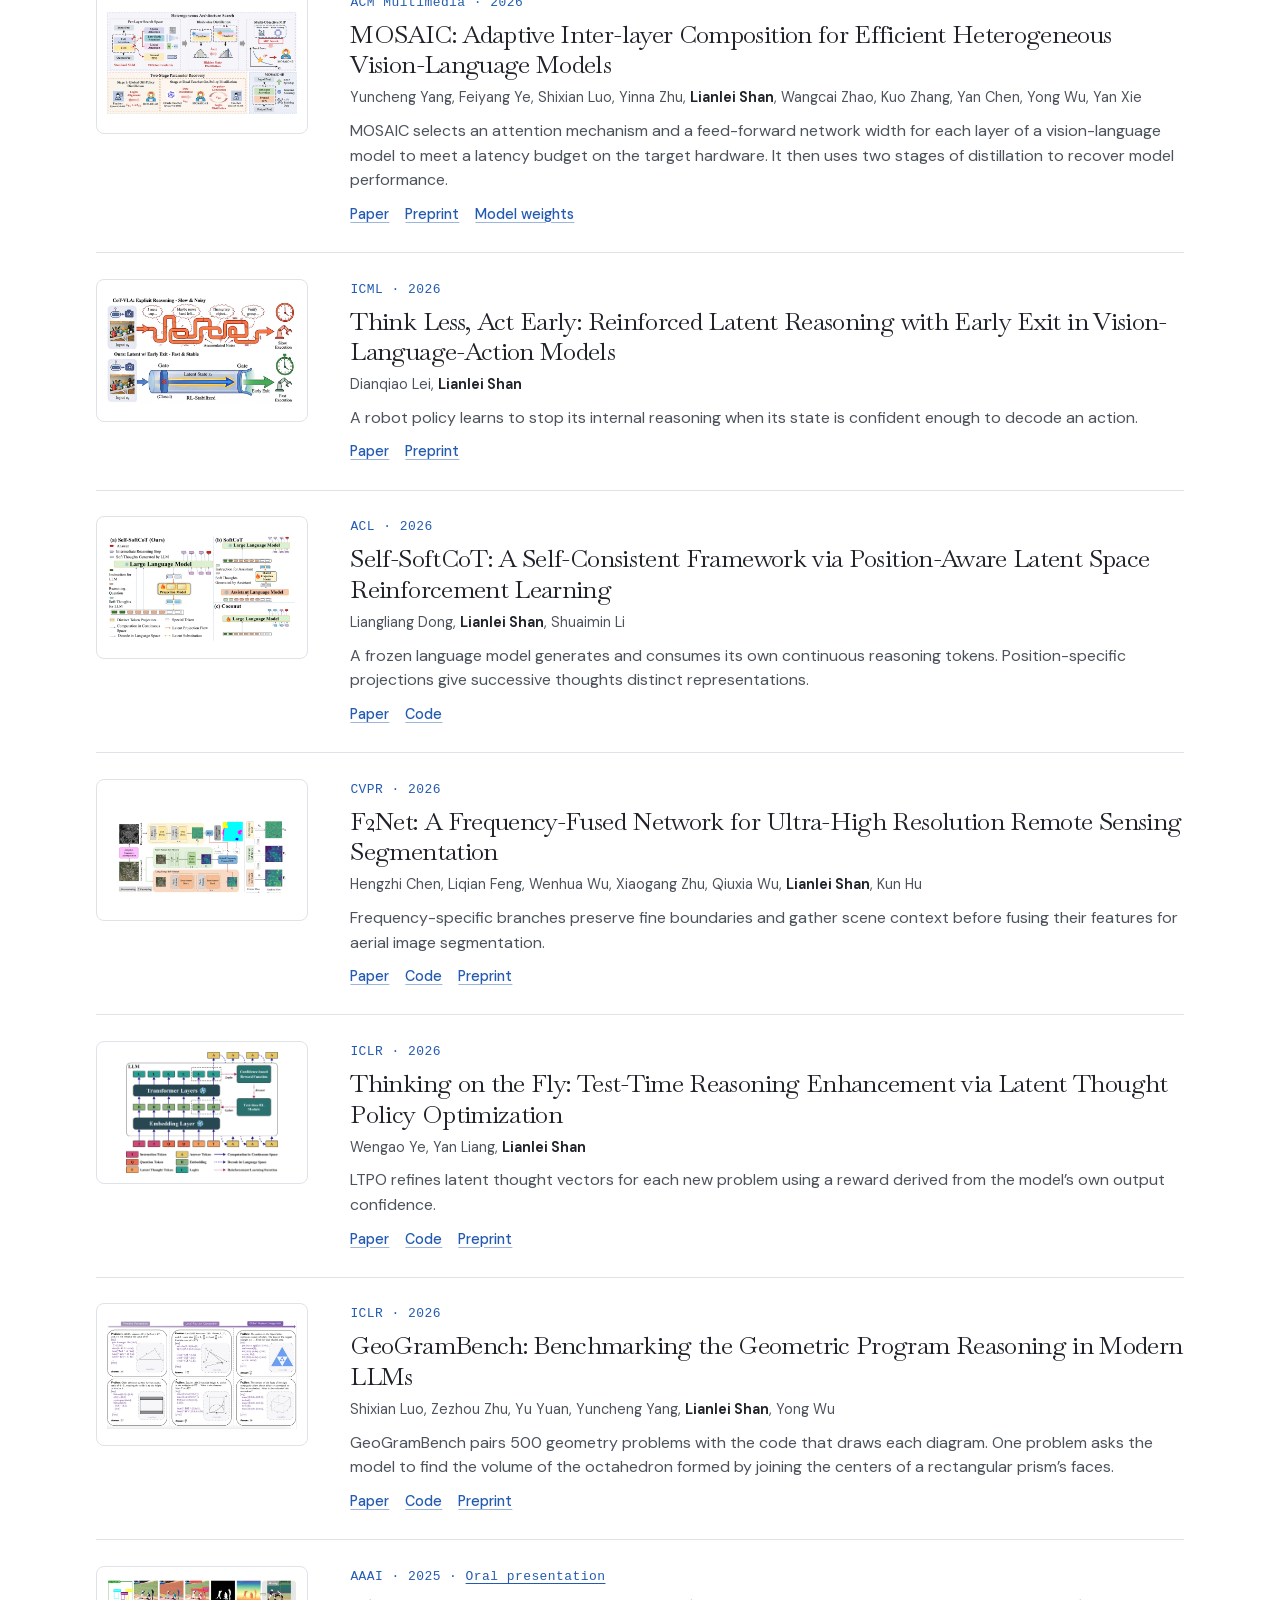
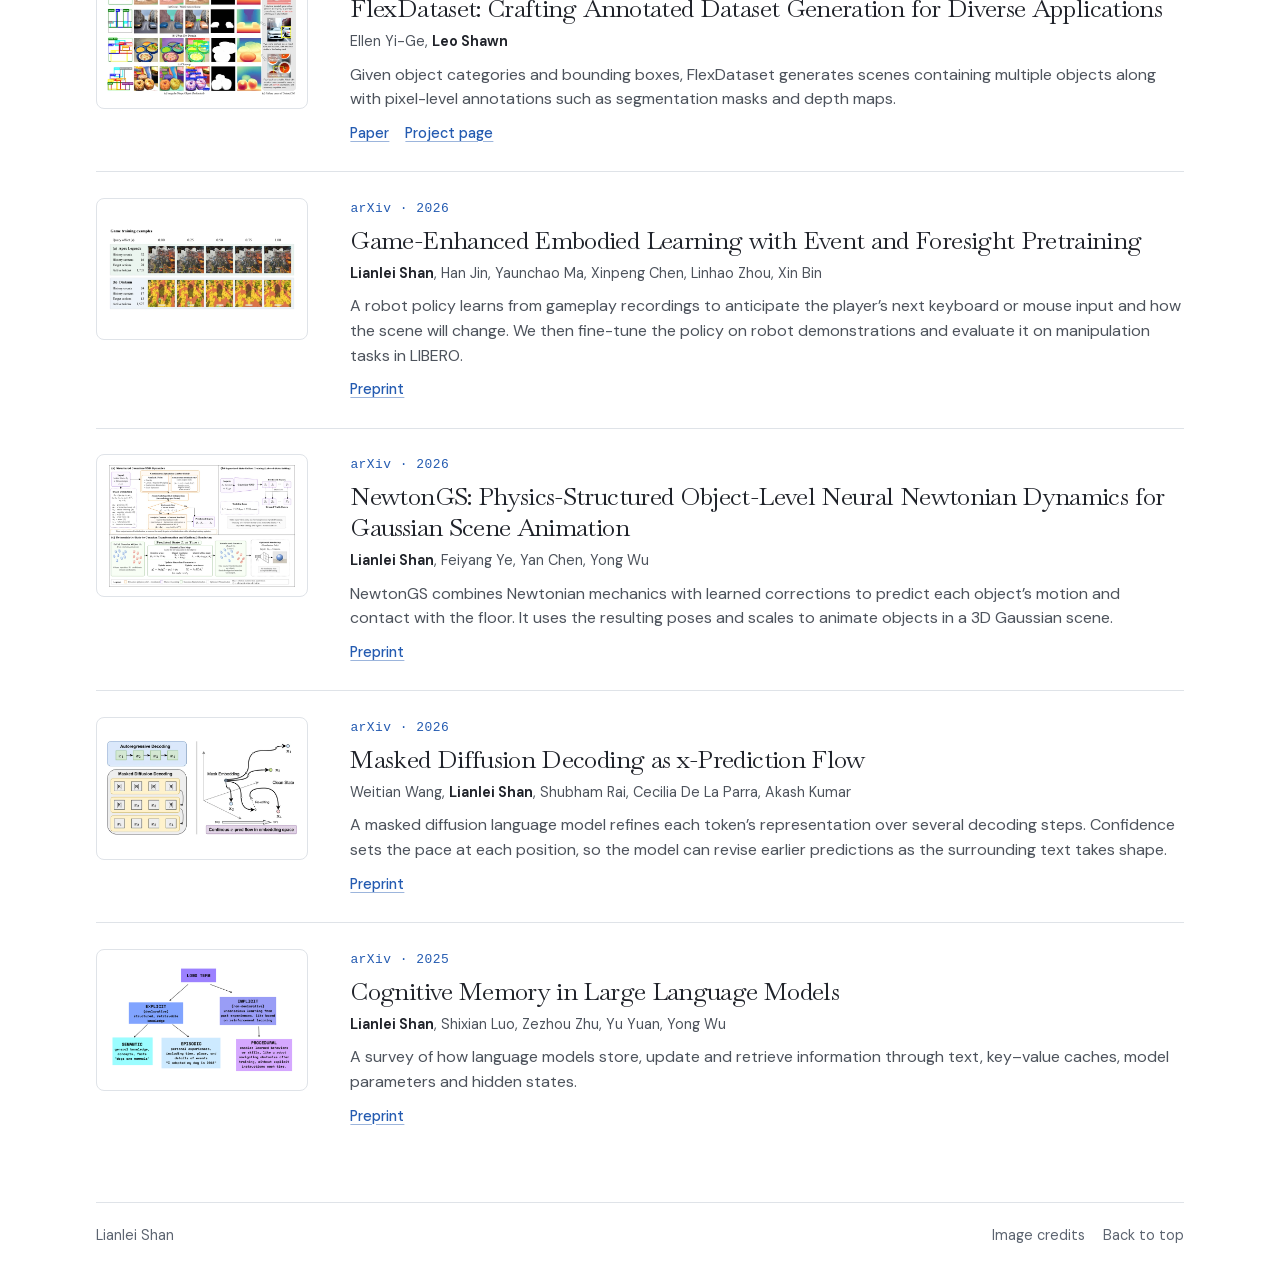
==== commit b85fbffb: "Enlarge the WALL-E avatar across screen sizes" ====
--- a/docs/index.html
+++ b/docs/index.html
@@ -39,8 +39,10 @@
   <main id="main" class="shell">
     <section class="hero" aria-labelledby="profile-name">
       <div class="hero-copy">
-        <p class="focus">Multimodal learning · Reinforcement learning</p>
-        <h1 id="profile-name">Lianlei Shan</h1>
+        <header class="profile-heading">
+          <p class="focus">Multimodal learning · Reinforcement learning</p>
+          <h1 id="profile-name">Lianlei Shan</h1>
+        </header>
         <p class="lead">I study how models combine language and visual evidence to reason about a scene. To follow an instruction like “take the cup from the back of the cabinet,” a robot needs to identify the cup by its position and decide whether to move the dishes in front of it first.</p>
         <p class="lead">My goal is to build embodied foundation models that generalize to unfamiliar objects, environments, and tasks. I want robots to combine skills learned from human demonstrations and their own experience, then adjust their next move based on the outcome of each action.</p>
         <p class="bio">I earned my PhD in computer science at the University of Chinese Academy of Sciences and carried out postdoctoral research at Tsinghua University.</p>
@@ -53,8 +55,8 @@
       <a class="portrait-wrap" href="assets/wall-e.jpg" aria-label="Open the high-resolution WALL·E photograph">
         <img class="portrait" src="assets/wall-e.jpg"
              srcset="assets/profile.jpg?v=wall-e 500w, assets/wall-e.jpg 1920w"
-             sizes="(max-width: 39rem) 5.25rem, (max-width: 48rem) 10.5rem, 16.5rem"
-             alt="WALL·E standing on rocks with both arms raised" width="256" height="256" fetchpriority="high">
+             sizes="(max-width: 39rem) clamp(6.25rem, 30vw, 7rem), (max-width: 48rem) 13.5rem, clamp(17.75rem, 30vw, 22rem)"
+             alt="WALL·E standing on rocks with both arms raised" width="352" height="352" fetchpriority="high">
       </a>
     </section>
     <section class="section" id="research" aria-labelledby="research-title">
--- a/docs/styles.css
+++ b/docs/styles.css
@@ -68,7 +68,14 @@
 .theme { display: grid; place-items: center; width: 2.15rem; height: 2.15rem; border-radius: .5rem; border: 1px solid var(--line); color: var(--body); background: var(--surface); cursor: pointer; }
 .theme:hover { border-color: var(--accent); color: var(--accent); }
 .theme-symbol { font: 1.14rem/1 var(--sans); }
-.hero { padding-block: clamp(3.5rem, 7vw, 6rem) clamp(3rem, 6vw, 5rem); display: grid; grid-template-columns: minmax(0, 1fr) minmax(12.5rem, 17rem); gap: clamp(2rem, 7.5vw, 6.25rem); align-items: center; }
+.hero {
+  --portrait-size: clamp(17.75rem, 30vw, 22rem);
+  display: grid;
+  grid-template-columns: minmax(0, 1fr) var(--portrait-size);
+  align-items: center;
+  gap: clamp(2rem, 7.5vw, 6.25rem);
+  padding-block: clamp(3.5rem, 7vw, 6rem) clamp(3rem, 6vw, 5rem);
+}
 .focus, .venue, time { font-family: var(--mono); }
 .focus { font-size: .79rem; font-weight: 500; line-height: 1.5; color: var(--muted); text-transform: uppercase; letter-spacing: .12em; margin-bottom: .85rem; }
 h1 { font-size: clamp(3.35rem, 6.6vw, 5.2rem); line-height: 1.03; letter-spacing: -.06em; margin-bottom: 1.25rem; }
@@ -80,7 +87,7 @@
 .pill { display: inline-flex; align-items: center; justify-content: center; min-height: 2.45rem; padding: .37rem 1rem; border: 1px solid var(--line); border-radius: 2rem; color: var(--ink); font-size: .9rem; font-weight: 500; text-decoration: none; }
 .pill-primary { background: var(--tint); color: var(--accent); border-color: color-mix(in srgb, var(--accent) 23%, var(--paper)); }
 .pill:hover { color: var(--accent); border-color: var(--accent); text-decoration: none; }
-.portrait-wrap { justify-self: center; width: min(100%, 16.5rem); padding: .55rem; border: 1px solid var(--line); border-radius: .85rem; background: white; }
+.portrait-wrap { width: 100%; padding: .55rem; border: 1px solid var(--line); border-radius: .85rem; background: white; }
 .portrait { width: 100%; aspect-ratio: 1; object-fit: cover; border-radius: .5rem; }
 .section { border-top: 1px solid var(--line); padding-block: 2.2rem 3rem; }
 .section, #research [id], .paper { scroll-margin-top: 5.3rem; }
@@ -121,7 +128,7 @@
   .shell { width: calc(100% - 2.5rem); }
   .masthead-inner { column-gap: .85rem; }
   .settings { padding-left: .65rem; gap: .55rem; }
-  .hero { grid-template-columns: minmax(0, 1fr) 10.5rem; gap: 1.5rem; }
+  .hero { --portrait-size: 13.5rem; gap: 1.5rem; }
   .research-grid { gap: 1.05rem; }
   .research-grid article + article { padding-left: 1.05rem; }
 }
@@ -131,11 +138,15 @@
   .masthead nav { grid-column: 1 / -1; grid-row: 2; justify-content: space-between; }
   nav a { padding: .2rem 0; }
   .settings { grid-column: 2; grid-row: 1; border: 0; padding: 0; }
-  .hero { position: relative; display: block; padding-block: 2.4rem 2.1rem; }
-  .focus { max-width: calc(100% - 6.4rem); font-size: .76rem; min-height: 2.28rem; display: flex; align-items: end; margin-bottom: .45rem; }
-  h1 { width: calc(100% - 5.6rem); font-size: clamp(2.4rem, 8.5vw, 3.3rem); margin-bottom: 1.5rem; }
-  .portrait-wrap { position: absolute; top: 2.25rem; right: 0; width: 5.25rem; padding: .22rem; border-radius: .55rem; }
+  .hero { --portrait-size: clamp(6.25rem, 30vw, 7rem); gap: 0 1rem; padding-block: 2.4rem 2.1rem; }
+  .hero-copy { display: contents; }
+  .profile-heading { grid-area: 1 / 1; }
+  .focus { font-size: .76rem; margin-bottom: .45rem; }
+  h1 { font-size: clamp(2.4rem, 8.5vw, 3.3rem); margin-bottom: 0; }
+  .portrait-wrap { grid-area: 1 / 2; padding: .22rem; border-radius: .55rem; }
   .portrait { border-radius: .35rem; }
+  .hero .lead, .hero .bio, .hero .profile-links { grid-column: 1 / -1; }
+  .profile-heading + .lead { margin-top: 1.25rem; }
   .lead { line-height: 1.5; }
   .section { padding-block: 1.75rem 2.1rem; }
   .section, #research [id], .paper { scroll-margin-top: 6.6rem; }
